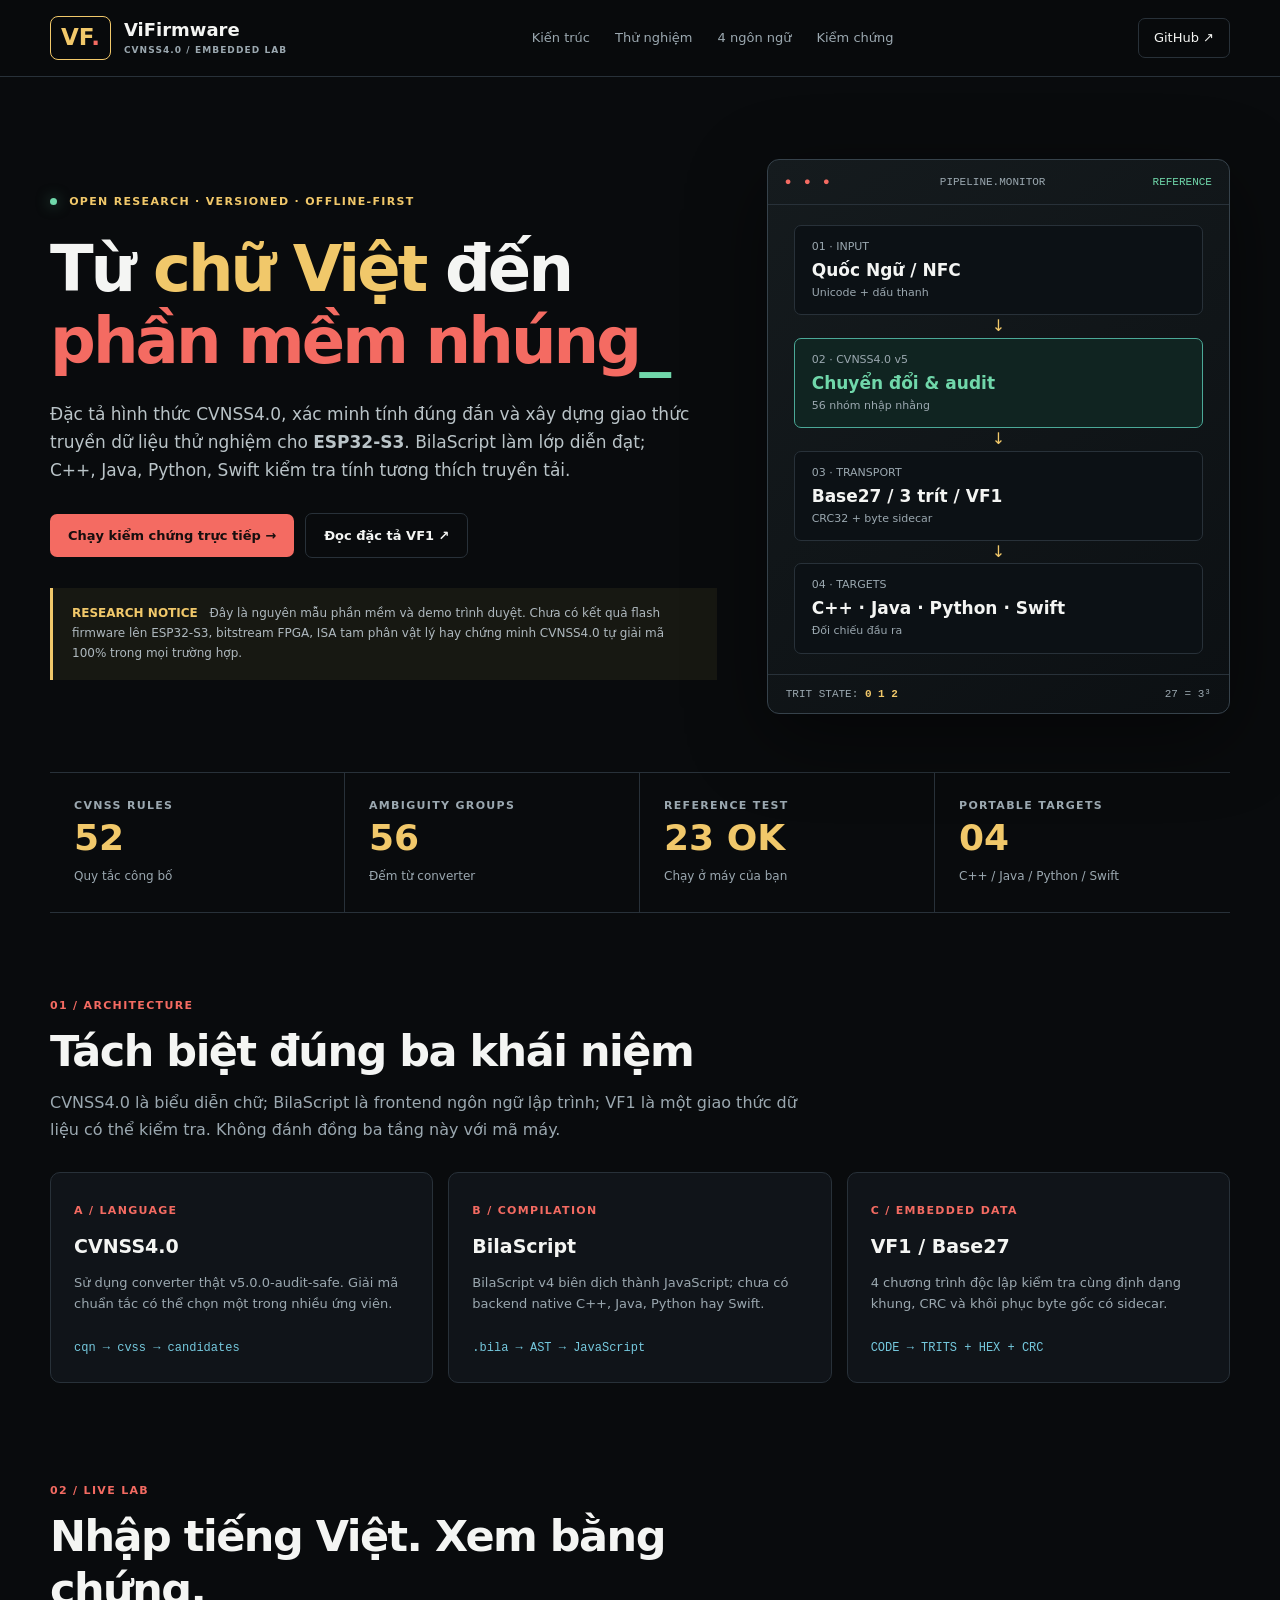
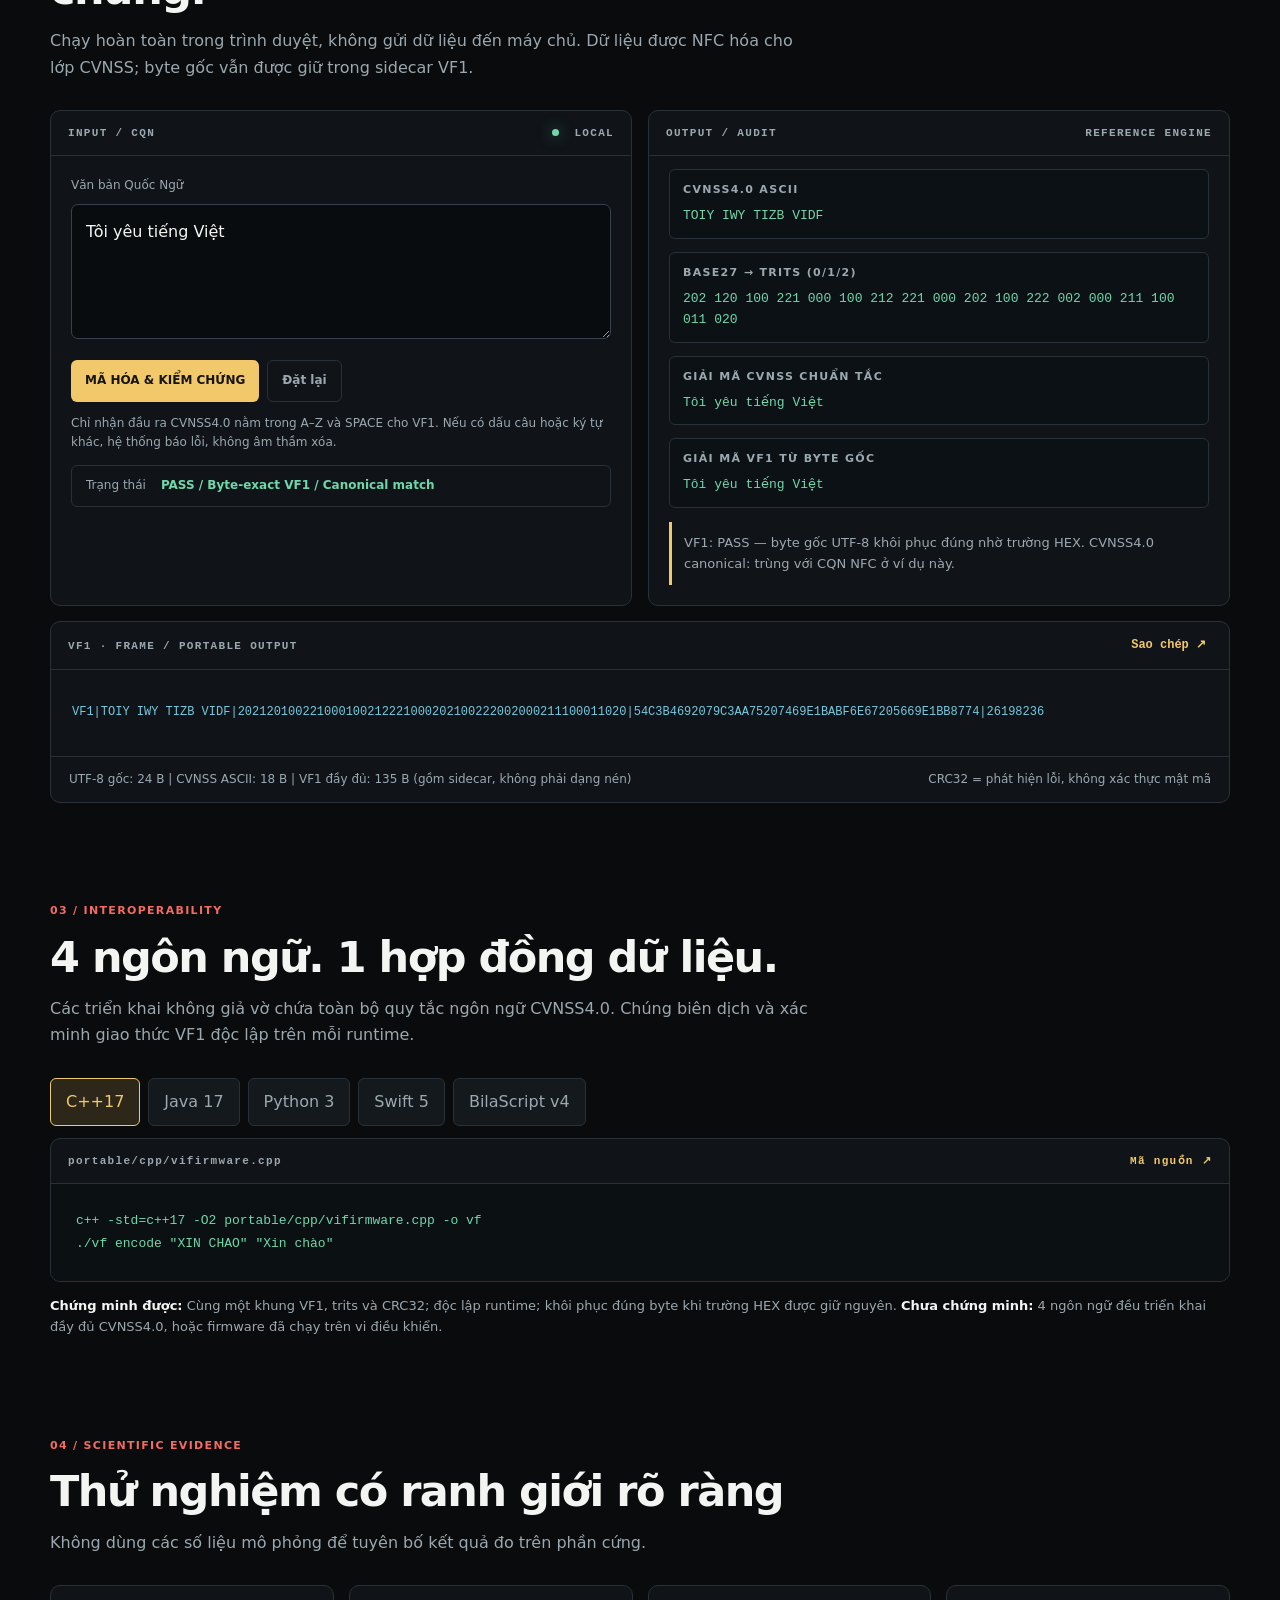
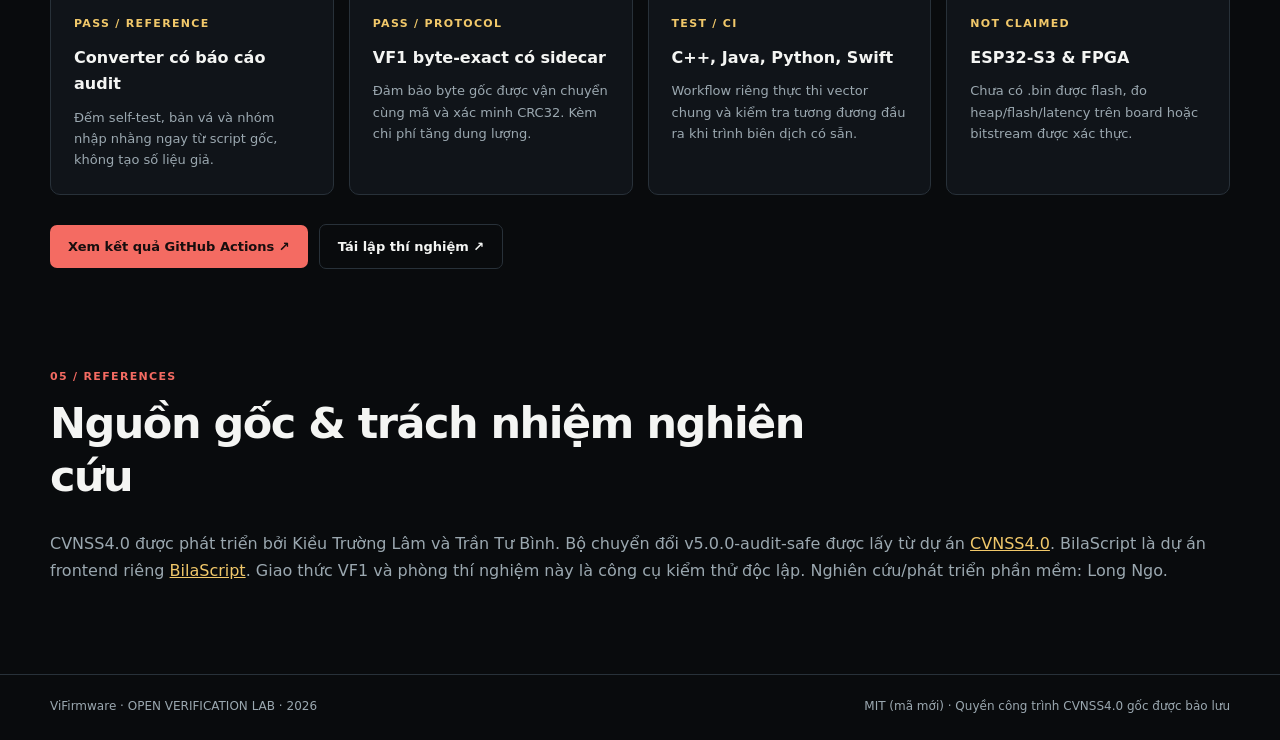
==== docs/index.html @ a1d4aaaa "Build interactive CVNSS4.0 verification website, VF1 JS core and multilingual CI" ====
<!doctype html>
<html lang="vi">
<head>
<meta charset="utf-8">
<meta name="viewport" content="width=device-width, initial-scale=1">
<meta name="theme-color" content="#090b0d">
<meta name="description" content="ViFirmware: phòng thí nghiệm chứng minh CVNSS4.0 × BilaScript × Base27/trít × C++, Java, Python, Swift bằng dữ liệu và kiểm thử có thể tái lập.">
<title>ViFirmware — CVNSS4.0 Embedded Verification Lab</title>
<link rel="stylesheet" href="./style.css">
<script defer src="./assets/cvnss-converter.js"></script>
<script defer src="./frame.js"></script>
<script defer src="./app.js"></script>
</head>
<body>
<a class="skip" href="#lab">Chuyển đến phòng thí nghiệm</a>
<header class="bar"><div class="wrap top">
<a href="#home" class="brand"><span class="brand-icon">VF<span>.</span></span><span>ViFirmware<small>CVNSS4.0 / EMBEDDED LAB</small></span></a>
<nav aria-label="Điều hướng"><a href="#architecture">Kiến trúc</a><a href="#lab">Thử nghiệm</a><a href="#languages">4 ngôn ngữ</a><a href="#science">Kiểm chứng</a></nav>
<a class="gh" href="https://github.com/xulytiengviet/vifirmware" rel="noopener noreferrer" target="_blank">GitHub ↗</a>
</div></header>
<main id="home">
<section class="wrap hero">
<div class="hero-left">
<div class="eyebrow"><span class="led"></span> OPEN RESEARCH · VERSIONED · OFFLINE-FIRST</div>
<h1>Từ <em>chữ Việt</em> đến<br><strong>phần mềm nhúng<span class="caret">_</span></strong></h1>
<p class="lead">Đặc tả hình thức CVNSS4.0, xác minh tính đúng đắn và xây dựng giao thức truyền dữ liệu thử nghiệm cho <b>ESP32-S3</b>. BilaScript làm lớp diễn đạt; C++, Java, Python, Swift kiểm tra tính tương thích truyền tải.</p>
<div class="actions"><a class="cta" href="#lab">Chạy kiểm chứng trực tiếp →</a><a class="ghost" href="https://github.com/xulytiengviet/vifirmware/blob/main/spec/VF1.md">Đọc đặc tả VF1 ↗</a></div>
<div class="warning"><b>RESEARCH NOTICE</b> Đây là nguyên mẫu phần mềm và demo trình duyệt. Chưa có kết quả flash firmware lên ESP32-S3, bitstream FPGA, ISA tam phân vật lý hay chứng minh CVNSS4.0 tự giải mã 100% trong mọi trường hợp.</div>
</div>
<div class="monitor" aria-label="Sơ đồ đường ống dữ liệu">
<div class="monitor-head"><span class="dots">● ● ●</span> PIPELINE.MONITOR <span class="right">REFERENCE</span></div>
<div class="pipe"><div class="pipe-node"><small>01 · INPUT</small><b>Quốc Ngữ / NFC</b><span>Unicode + dấu thanh</span></div><div class="arrow">↓</div><div class="pipe-node active"><small>02 · CVNSS4.0 v5</small><b>Chuyển đổi & audit</b><span>56 nhóm nhập nhằng</span></div><div class="arrow">↓</div><div class="pipe-node"><small>03 · TRANSPORT</small><b>Base27 / 3 trít / VF1</b><span>CRC32 + byte sidecar</span></div><div class="arrow">↓</div><div class="pipe-node"><small>04 · TARGETS</small><b>C++ · Java · Python · Swift</b><span>Đối chiếu đầu ra</span></div></div>
<div class="monfoot"><span>TRIT STATE: <b>0 1 2</b></span><span>27 = 3³</span></div>
</div>
</section>
<section class="wrap metrics" aria-label="Thông số tham chiếu">
<div><small>CVNSS RULES</small><strong>52</strong><span>Quy tắc công bố</span></div>
<div><small>AMBIGUITY GROUPS</small><strong id="stat-ambiguity">—</strong><span>Đếm từ converter</span></div>
<div><small>REFERENCE TEST</small><strong id="stat-tests">—</strong><span>Chạy ở máy của bạn</span></div>
<div><small>PORTABLE TARGETS</small><strong>04</strong><span>C++ / Java / Python / Swift</span></div>
</section>
<section id="architecture" class="wrap section">
<div class="section-top"><span class="kicker">01 / ARCHITECTURE</span><h2>Tách biệt đúng ba khái niệm</h2><p>CVNSS4.0 là biểu diễn chữ; BilaScript là frontend ngôn ngữ lập trình; VF1 là một giao thức dữ liệu có thể kiểm tra. Không đánh đồng ba tầng này với mã máy.</p></div>
<div class="three"><article><span class="num">A / LANGUAGE</span><h3>CVNSS4.0</h3><p>Sử dụng converter thật v5.0.0-audit-safe. Giải mã chuẩn tắc có thể chọn một trong nhiều ứng viên.</p><code>cqn → cvss → candidates</code></article><article><span class="num">B / COMPILATION</span><h3>BilaScript</h3><p>BilaScript v4 biên dịch thành JavaScript; chưa có backend native C++, Java, Python hay Swift.</p><code>.bila → AST → JavaScript</code></article><article><span class="num">C / EMBEDDED DATA</span><h3>VF1 / Base27</h3><p>4 chương trình độc lập kiểm tra cùng định dạng khung, CRC và khôi phục byte gốc có sidecar.</p><code>CODE → TRITS + HEX + CRC</code></article></div>
</section>
<section id="lab" class="wrap section">
<div class="section-top"><span class="kicker">02 / LIVE LAB</span><h2>Nhập tiếng Việt. Xem bằng chứng.</h2><p>Chạy hoàn toàn trong trình duyệt, không gửi dữ liệu đến máy chủ. Dữ liệu được NFC hóa cho lớp CVNSS; byte gốc vẫn được giữ trong sidecar VF1.</p></div>
<div class="labgrid">
<div class="panel">
<div class="panel-title"><span>INPUT / CQN</span><span class="status"><span class="led"></span> LOCAL</span></div>
<label for="source">Văn bản Quốc Ngữ</label>
<textarea id="source" rows="4" spellcheck="false">Tôi yêu tiếng Việt</textarea>
<div class="lab-actions"><button type="button" id="run">MÃ HÓA & KIỂM CHỨNG</button><button type="button" id="reset" class="minor">Đặt lại</button></div>
<p class="hint">Chỉ nhận đầu ra CVNSS4.0 nằm trong A–Z và SPACE cho VF1. Nếu có dấu câu hoặc ký tự khác, hệ thống báo lỗi, không âm thầm xóa.</p>
<div class="statbox"><span>Trạng thái</span><b id="out-state" role="status" aria-live="polite">Chưa chạy</b></div>
</div>
<div class="panel">
<div class="panel-title"><span>OUTPUT / AUDIT</span><span class="status">REFERENCE ENGINE</span></div>
<div class="result"><small>CVNSS4.0 ASCII</small><code id="out-code">—</code></div>
<div class="result"><small>BASE27 → TRITS (0/1/2)</small><code id="out-trits">—</code></div>
<div class="result"><small>GIẢI MÃ CVNSS CHUẨN TẮC</small><code id="out-canonical">—</code></div>
<div class="result"><small>GIẢI MÃ VF1 TỪ BYTE GỐC</small><code id="out-restored">—</code></div>
<div id="proof" class="proof">Bắt đầu để xem sự khác nhau giữa khôi phục canonical và khôi phục byte-exact.</div>
</div>
</div>
<div class="wide-panel">
<div class="panel-title"><span>VF1 · FRAME / PORTABLE OUTPUT</span><button type="button" id="copy" class="textbtn">Sao chép ↗</button></div>
<pre id="out-frame" class="frame">VF1|CODE|TRITS|HEX|CRC32</pre>
<div class="frame-bottom"><span id="sizes">Byte-size chưa đo</span><span>CRC32 = phát hiện lỗi, không xác thực mật mã</span></div>
</div>
</section>
<section id="languages" class="wrap section">
<div class="section-top"><span class="kicker">03 / INTEROPERABILITY</span><h2>4 ngôn ngữ. 1 hợp đồng dữ liệu.</h2><p>Các triển khai không giả vờ chứa toàn bộ quy tắc ngôn ngữ CVNSS4.0. Chúng biên dịch và xác minh giao thức VF1 độc lập trên mỗi runtime.</p></div>
<div class="lang-tabs" role="tablist" aria-label="Chọn ngôn ngữ">
<button type="button" class="selected" data-lang="cpp" role="tab" aria-selected="true">C++17</button>
<button type="button" data-lang="java" role="tab" aria-selected="false">Java 17</button>
<button type="button" data-lang="python" role="tab" aria-selected="false">Python 3</button>
<button type="button" data-lang="swift" role="tab" aria-selected="false">Swift 5</button>
<button type="button" data-lang="bila" role="tab" aria-selected="false">BilaScript v4</button>
</div>
<div class="code-card"><div class="panel-title"><span id="lang-path">portable/cpp/vifirmware.cpp</span><a id="lang-link" target="_blank" rel="noopener noreferrer" href="https://github.com/xulytiengviet/vifirmware/blob/main/portable/cpp/vifirmware.cpp">Mã nguồn ↗</a></div><pre id="lang-code">c++ -std=c++17 -O2 portable/cpp/vifirmware.cpp -o vf
./vf encode "XIN CHAO" "Xin chào"</pre></div>
<div class="languages-note"><b>Chứng minh được:</b> Cùng một khung VF1, trits và CRC32; độc lập runtime; khôi phục đúng byte khi trường HEX được giữ nguyên. <b>Chưa chứng minh:</b> 4 ngôn ngữ đều triển khai đầy đủ CVNSS4.0, hoặc firmware đã chạy trên vi điều khiển.</div>
</section>
<section id="science" class="wrap section">
<div class="section-top"><span class="kicker">04 / SCIENTIFIC EVIDENCE</span><h2>Thử nghiệm có ranh giới rõ ràng</h2><p>Không dùng các số liệu mô phỏng để tuyên bố kết quả đo trên phần cứng.</p></div>
<div class="checks">
<div><span>PASS / REFERENCE</span><h3>Converter có báo cáo audit</h3><p>Đếm self-test, bản vá và nhóm nhập nhằng ngay từ script gốc, không tạo số liệu giả.</p></div>
<div><span>PASS / PROTOCOL</span><h3>VF1 byte-exact có sidecar</h3><p>Đảm bảo byte gốc được vận chuyển cùng mã và xác minh CRC32. Kèm chi phí tăng dung lượng.</p></div>
<div><span>TEST / CI</span><h3>C++, Java, Python, Swift</h3><p>Workflow riêng thực thi vector chung và kiểm tra tương đương đầu ra khi trình biên dịch có sẵn.</p></div>
<div><span>NOT CLAIMED</span><h3>ESP32-S3 & FPGA</h3><p>Chưa có .bin được flash, đo heap/flash/latency trên board hoặc bitstream được xác thực.</p></div>
</div>
<div class="actions"><a class="cta" href="https://github.com/xulytiengviet/vifirmware/actions">Xem kết quả GitHub Actions ↗</a><a class="ghost" href="https://github.com/xulytiengviet/vifirmware/blob/main/docs/BUILD.md">Tái lập thí nghiệm ↗</a></div>
</section>
<section class="wrap section" id="references">
<div class="section-top"><span class="kicker">05 / REFERENCES</span><h2>Nguồn gốc & trách nhiệm nghiên cứu</h2></div>
<p>CVNSS4.0 được phát triển bởi Kiều Trường Lâm và Trần Tư Bình. Bộ chuyển đổi v5.0.0-audit-safe được lấy từ dự án <a href="https://github.com/xulytiengviet/CVNSS4.0">CVNSS4.0</a>. BilaScript là dự án frontend riêng <a href="https://github.com/xulytiengviet/bilascript">BilaScript</a>. Giao thức VF1 và phòng thí nghiệm này là công cụ kiểm thử độc lập. Nghiên cứu/phát triển phần mềm: Long Ngo.</p>
</section>
</main><footer><div class="wrap foot"><span>ViFirmware · OPEN VERIFICATION LAB · 2026</span><span>MIT (mã mới) · Quyền công trình CVNSS4.0 gốc được bảo lưu</span></div></footer>
</body></html>
---- docs/style.css ----
:root{--bg:#090b0d;--panel:#101419;--panel2:#141a20;--line:#283139;--text:#f4f5f3;--muted:#9ba8b0;--red:#f46b62;--gold:#f1c86a;--green:#70d7aa;--cyan:#75c9de}*{box-sizing:border-box}html{scroll-behavior:smooth}body{margin:0;background:var(--bg);color:var(--text);font-family:Inter,system-ui,-apple-system,"Segoe UI",Arial,sans-serif;line-height:1.65}a{color:inherit;text-decoration:none}button,textarea{font:inherit}button{cursor:pointer}a:focus-visible,button:focus-visible,textarea:focus-visible{outline:2px solid var(--gold);outline-offset:3px}.wrap{width:min(1180px,calc(100% - 44px));margin:auto}.skip{position:absolute;left:-10000px;top:0}.skip:focus{left:20px;z-index:10;background:white;color:#111;padding:8px}.bar{border-bottom:1px solid var(--line);position:sticky;top:0;z-index:5;background:#090b0df3;backdrop-filter:blur(14px)}.top{display:flex;align-items:center;justify-content:space-between;min-height:76px;gap:18px}.brand{display:flex;gap:13px;align-items:center;font-weight:800;font-size:18px;line-height:1.1}.brand-icon{font-weight:900;font-size:23px;color:var(--gold);border:1px solid var(--gold);padding:8px 10px;border-radius:8px}.brand-icon span{color:var(--red)}.brand small{display:block;letter-spacing:.12em;font-size:9px;color:var(--muted);margin-top:6px}.bar nav{display:flex;gap:25px;font-size:13px;color:var(--muted)}.bar nav a:hover{color:var(--gold)}.gh{border:1px solid var(--line);padding:8px 15px;border-radius:7px;font-size:13px}.gh:hover{border-color:var(--gold)}.hero{padding:82px 0 58px;display:grid;grid-template-columns:1.18fr .82fr;gap:50px;align-items:center}.eyebrow,.kicker,.num,.panel-title,.result small,.metrics small,.checks span{letter-spacing:.12em;font-size:11px;font-weight:700}.eyebrow{color:var(--gold)}.led{display:inline-block;background:var(--green);width:7px;height:7px;border-radius:50%;margin-right:7px;box-shadow:0 0 14px #70d7aa80}.hero h1{letter-spacing:-.045em;font-size:clamp(42px,5vw,74px);line-height:1.13;margin:22px 0}.hero h1 em{font-style:normal;color:var(--gold)}.hero h1 strong{font-weight:800;color:var(--red)}.caret{color:var(--green);animation:blink 1s step-end infinite}@keyframes blink{50%{opacity:0}}.lead{color:#bac4c8;font-size:17px;max-width:640px}.actions{display:flex;flex-wrap:wrap;align-items:center;gap:11px;margin-top:29px}.cta,.ghost{display:inline-flex;align-items:center;justify-content:center;padding:11px 18px;border-radius:7px;font-size:13px;font-weight:700}.cta{background:var(--red);color:#170e0e}.cta:hover{background:#ffa59b}.ghost{border:1px solid var(--line)}.ghost:hover{border-color:var(--gold)}.warning{margin-top:30px;padding:16px 19px;border-left:3px solid var(--gold);color:#aeb8be;font-size:12px;background:#171812}.warning b{color:var(--gold);margin-right:8px}.monitor{border:1px solid #36424b;background:linear-gradient(145deg,#151b1e,#0c1013);border-radius:12px;overflow:hidden;box-shadow:0 22px 80px #0007}.monitor-head,.panel-title{padding:13px 17px;border-bottom:1px solid var(--line);font-family:ui-monospace,Consolas,monospace;display:flex;align-items:center;justify-content:space-between;gap:12px;color:var(--muted);font-size:11px}.dots{color:var(--red);letter-spacing:3px}.right{color:var(--green)}.pipe{padding:20px 26px}.pipe-node{border:1px solid var(--line);padding:12px 17px;border-radius:7px;background:#0c1115}.pipe-node.active{border-color:#4ba998;background:#102421}.pipe-node small,.pipe-node span{display:block;color:var(--muted);font-size:11px}.pipe-node b{display:block;font-size:17px}.pipe-node.active b{color:var(--green)}.arrow{text-align:center;color:var(--gold);line-height:1.4}.monfoot{display:flex;justify-content:space-between;padding:13px 18px;border-top:1px solid var(--line);font:11px ui-monospace,Consolas,monospace;color:var(--muted)}.monfoot b{color:var(--gold)}.metrics{display:grid;grid-template-columns:repeat(4,1fr);border-top:1px solid var(--line);border-bottom:1px solid var(--line)}.metrics div{padding:24px;border-right:1px solid var(--line)}.metrics div:last-child{border:none}.metrics small{display:block;color:var(--muted)}.metrics strong{display:block;font-size:36px;line-height:1.3;color:var(--gold)}.metrics span{font-size:12px;color:var(--muted)}.section{padding:78px 0 15px;scroll-margin-top:85px}.section-top{max-width:760px;margin-bottom:29px}.kicker,.num{color:var(--red)}.section h2{letter-spacing:-.035em;font-size:clamp(26px,3.4vw,43px);margin:8px 0 12px;line-height:1.23}.section-top p,.section>p{color:var(--muted);margin:0}.three,.checks{display:grid;grid-template-columns:repeat(3,1fr);gap:15px}.three article,.checks>div,.panel,.wide-panel,.code-card{border:1px solid var(--line);background:var(--panel);border-radius:10px;overflow:hidden}.three article,.checks>div{padding:23px}.three h3,.checks h3{margin:9px 0;font-size:19px}.three p,.checks p{font-size:13px;color:var(--muted);margin:8px 0 18px}.three code{color:var(--cyan);font-size:12px;overflow-wrap:anywhere}.labgrid{display:grid;grid-template-columns:1fr 1fr;gap:16px}.panel{padding-bottom:20px}.panel>label,.panel>textarea,.panel>.lab-actions,.panel>.hint,.panel>.statbox,.panel>.result,.panel>.proof{margin-left:20px;margin-right:20px}.panel>label{display:block;font-size:12px;color:var(--muted);margin-top:20px;margin-bottom:8px}.panel textarea{width:calc(100% - 40px);background:#080c0f;color:var(--text);border:1px solid #34424d;padding:14px;resize:vertical;border-radius:7px;min-height:130px}.lab-actions{display:flex;gap:8px;margin-top:12px}.lab-actions button{background:var(--gold);border:0;color:#161410;border-radius:6px;font-weight:800;padding:10px 14px;font-size:12px}.lab-actions .minor{background:transparent;color:var(--muted);border:1px solid var(--line)}.hint{color:var(--muted);font-size:12px}.statbox{border:1px solid var(--line);padding:10px 14px;border-radius:6px;font-size:12px}.statbox span{color:var(--muted);margin-right:15px}.statbox b{color:var(--gold)}.result{margin-top:13px;padding:11px 13px;background:#0c1115;border:1px solid #283139;border-radius:6px}.result small{display:block;color:var(--muted)}.result code{display:block;white-space:pre-wrap;overflow-wrap:anywhere;color:var(--green);margin-top:6px;font-size:13px}.proof{margin-top:14px;border-left:3px solid var(--gold);padding:10px 12px;color:var(--muted);font-size:13px}.wide-panel{margin-top:15px}.frame{color:var(--cyan);padding:21px;white-space:pre-wrap;overflow-wrap:anywhere;max-height:240px;overflow:auto;font:12px/1.6 ui-monospace,SFMono-Regular,Consolas,monospace}.textbtn{color:var(--gold);background:transparent;border:0;font-size:12px}.frame-bottom{padding:13px 18px;border-top:1px solid var(--line);color:var(--muted);font-size:12px;display:flex;justify-content:space-between;flex-wrap:wrap;gap:8px}.lang-tabs{display:flex;gap:8px;flex-wrap:wrap;margin-bottom:12px}.lang-tabs button{color:var(--muted);border:1px solid var(--line);border-radius:6px;padding:10px 15px;background:#14191d}.lang-tabs .selected{border-color:var(--gold);background:#2d271a;color:var(--gold)}.code-card pre{color:var(--green);background:#0b1013;margin:0;padding:25px;overflow:auto;font:13px/1.8 ui-monospace,Consolas,monospace}.code-card a{color:var(--gold)}.languages-note{margin-top:13px;color:var(--muted);font-size:13px}.languages-note b{color:var(--text)}.checks{grid-template-columns:repeat(4,1fr)}.checks span{color:var(--gold)}.checks h3{font-size:16px}.checks p{margin-bottom:0}#references{padding-bottom:90px}#references a{color:var(--gold);text-decoration:underline}footer{border-top:1px solid var(--line);padding:22px 0;color:var(--muted);font-size:12px}.foot{display:flex;justify-content:space-between;gap:12px}@media(max-width:900px){.hero{grid-template-columns:1fr}.three,.checks{grid-template-columns:repeat(2,1fr)}.bar nav{gap:10px}.gh{display:none}}@media(max-width:650px){.wrap{width:min(100% - 28px,1180px)}.bar nav{display:none}.hero{padding-top:45px}.metrics{grid-template-columns:repeat(2,1fr)}.metrics div:nth-child(2){border-right:none}.labgrid,.three,.checks{grid-template-columns:1fr}.section{padding-top:58px}.foot{flex-direction:column}.hero h1{font-size:42px}.monitor{max-width:100%}}@media(prefers-reduced-motion:reduce){html{scroll-behavior:auto}.caret{animation:none}}
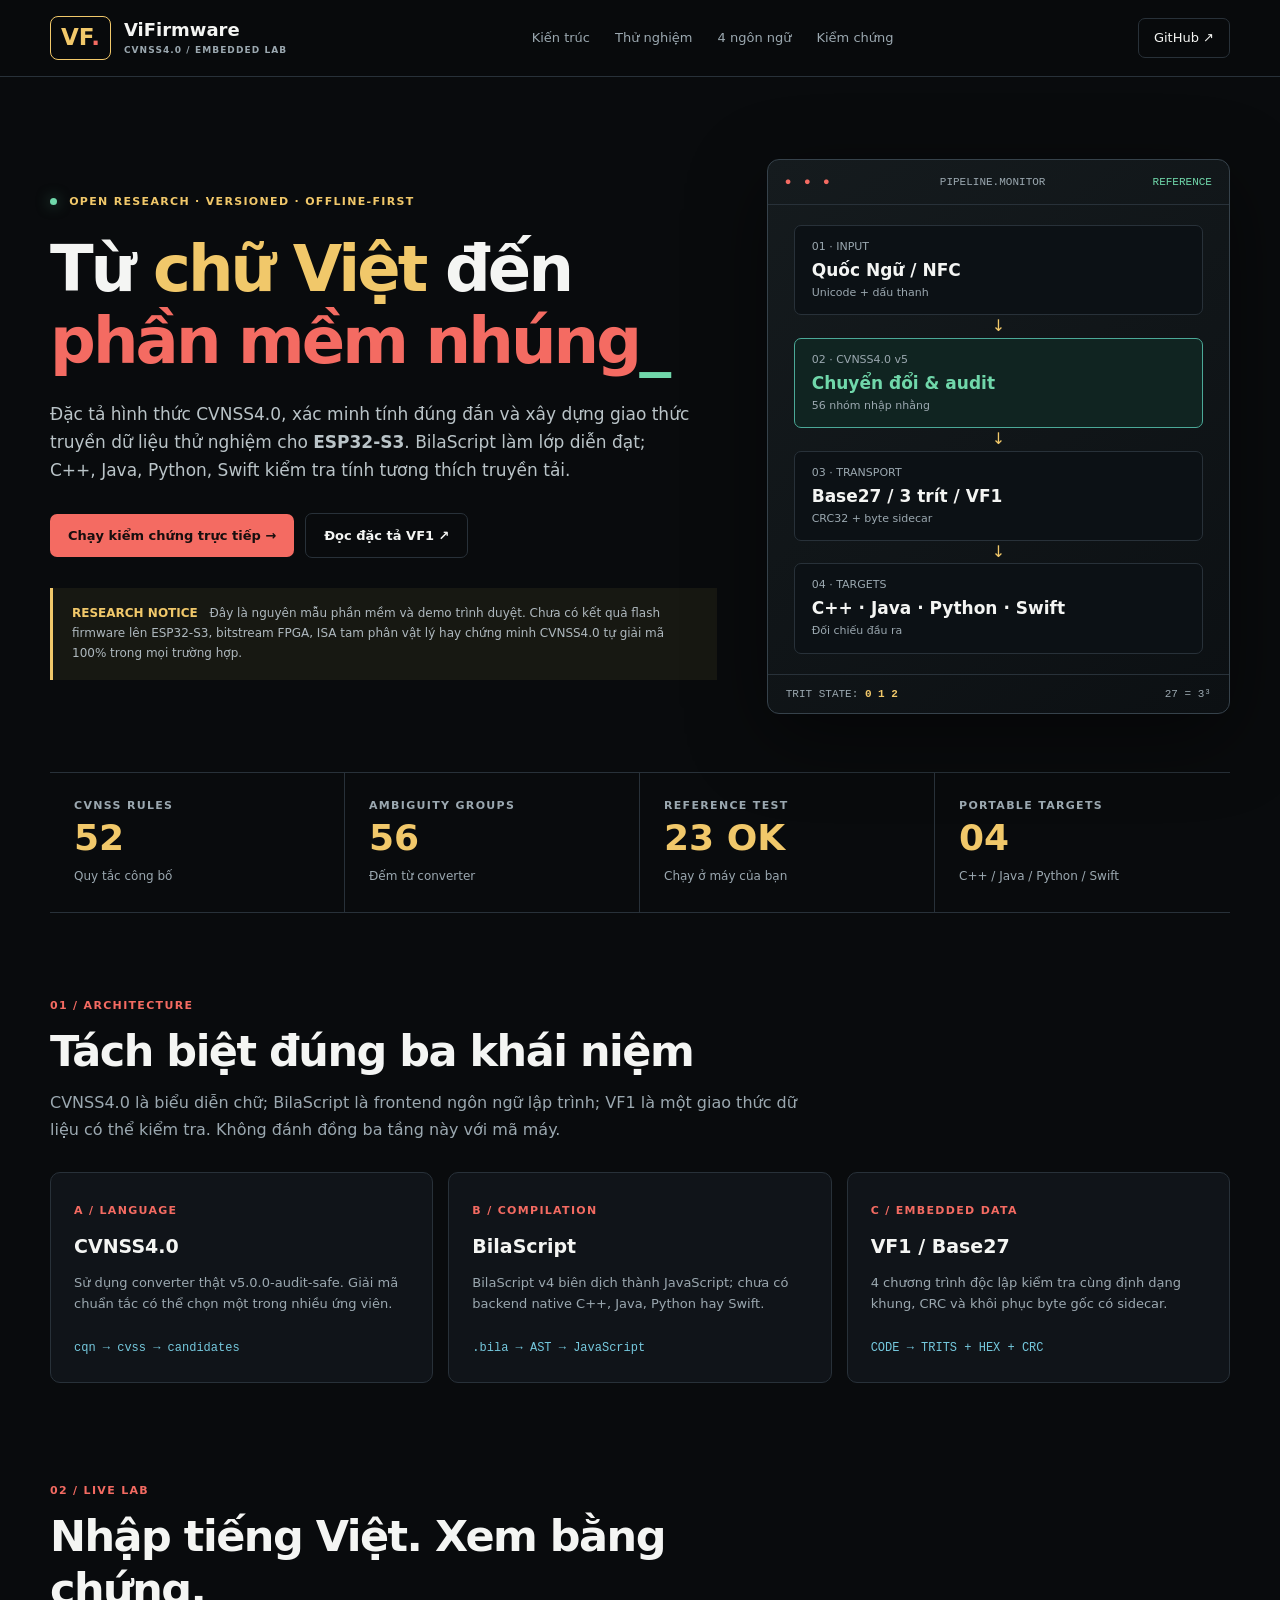
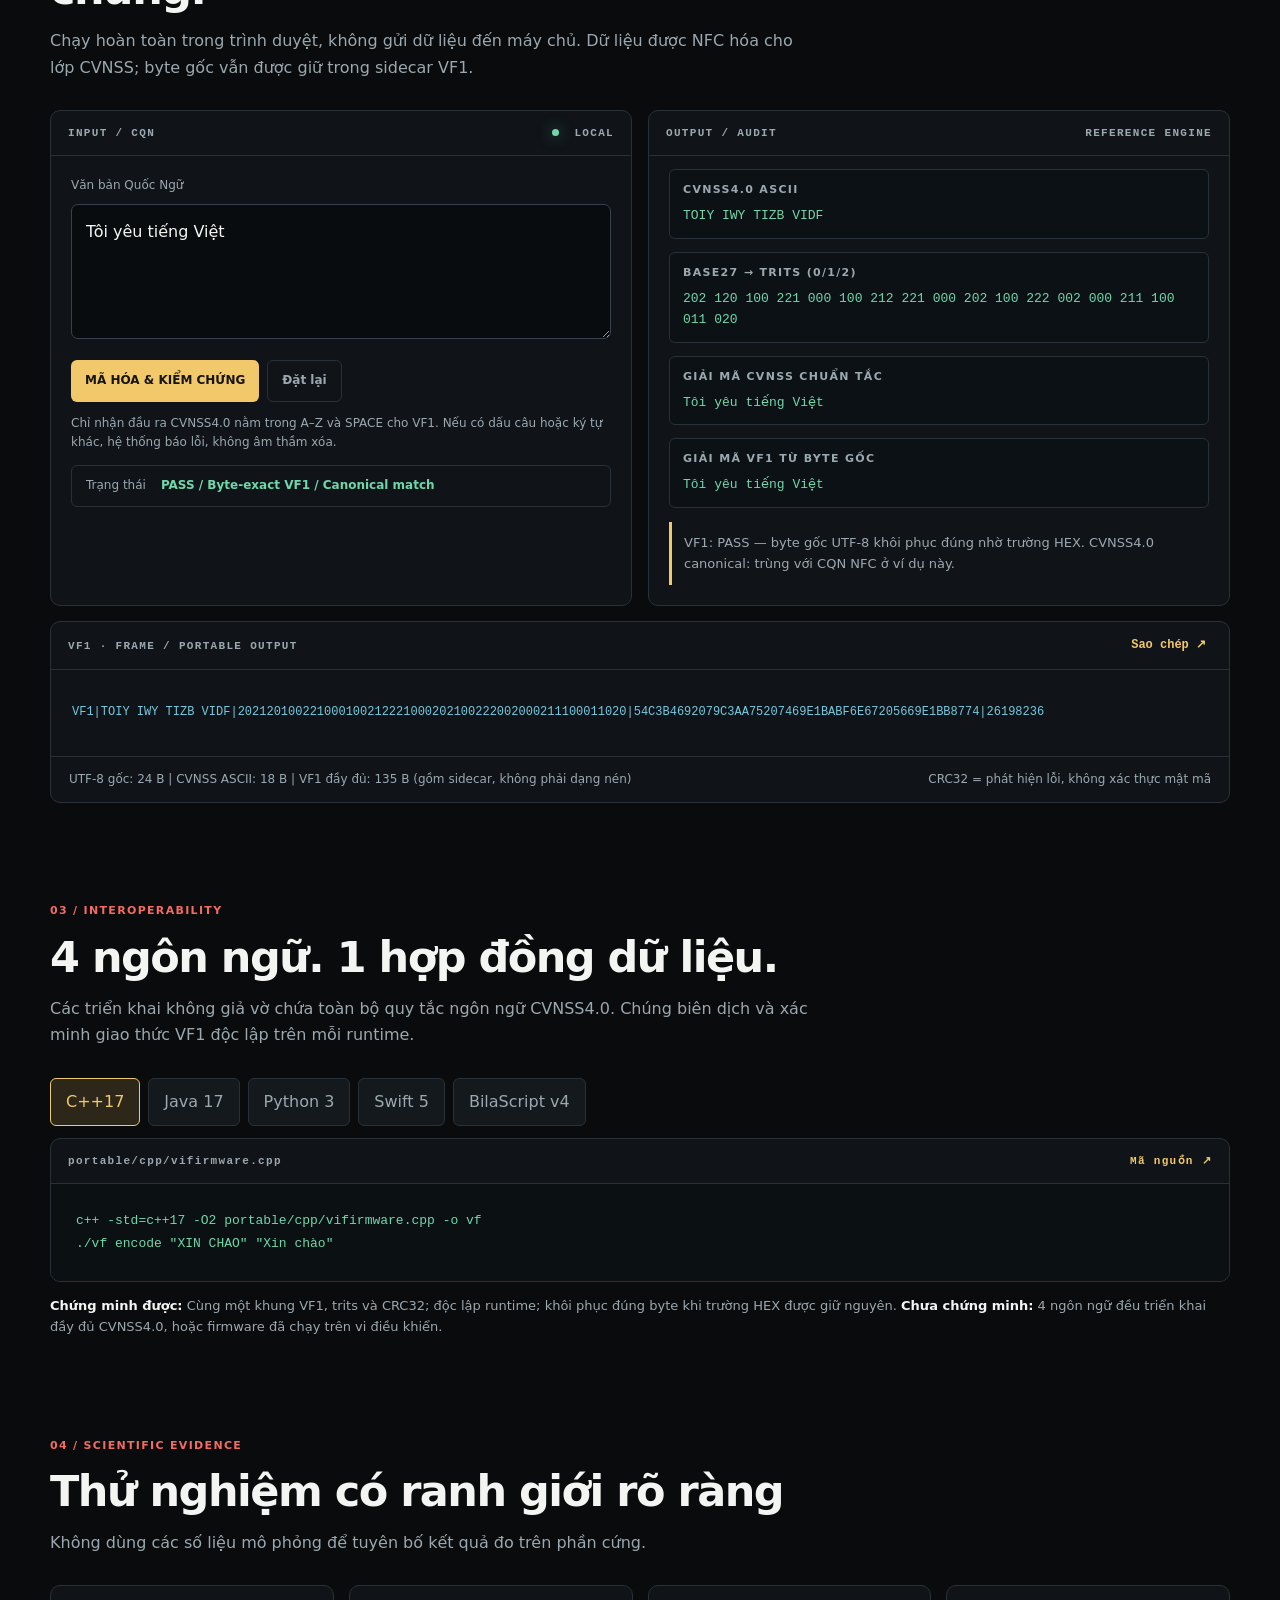
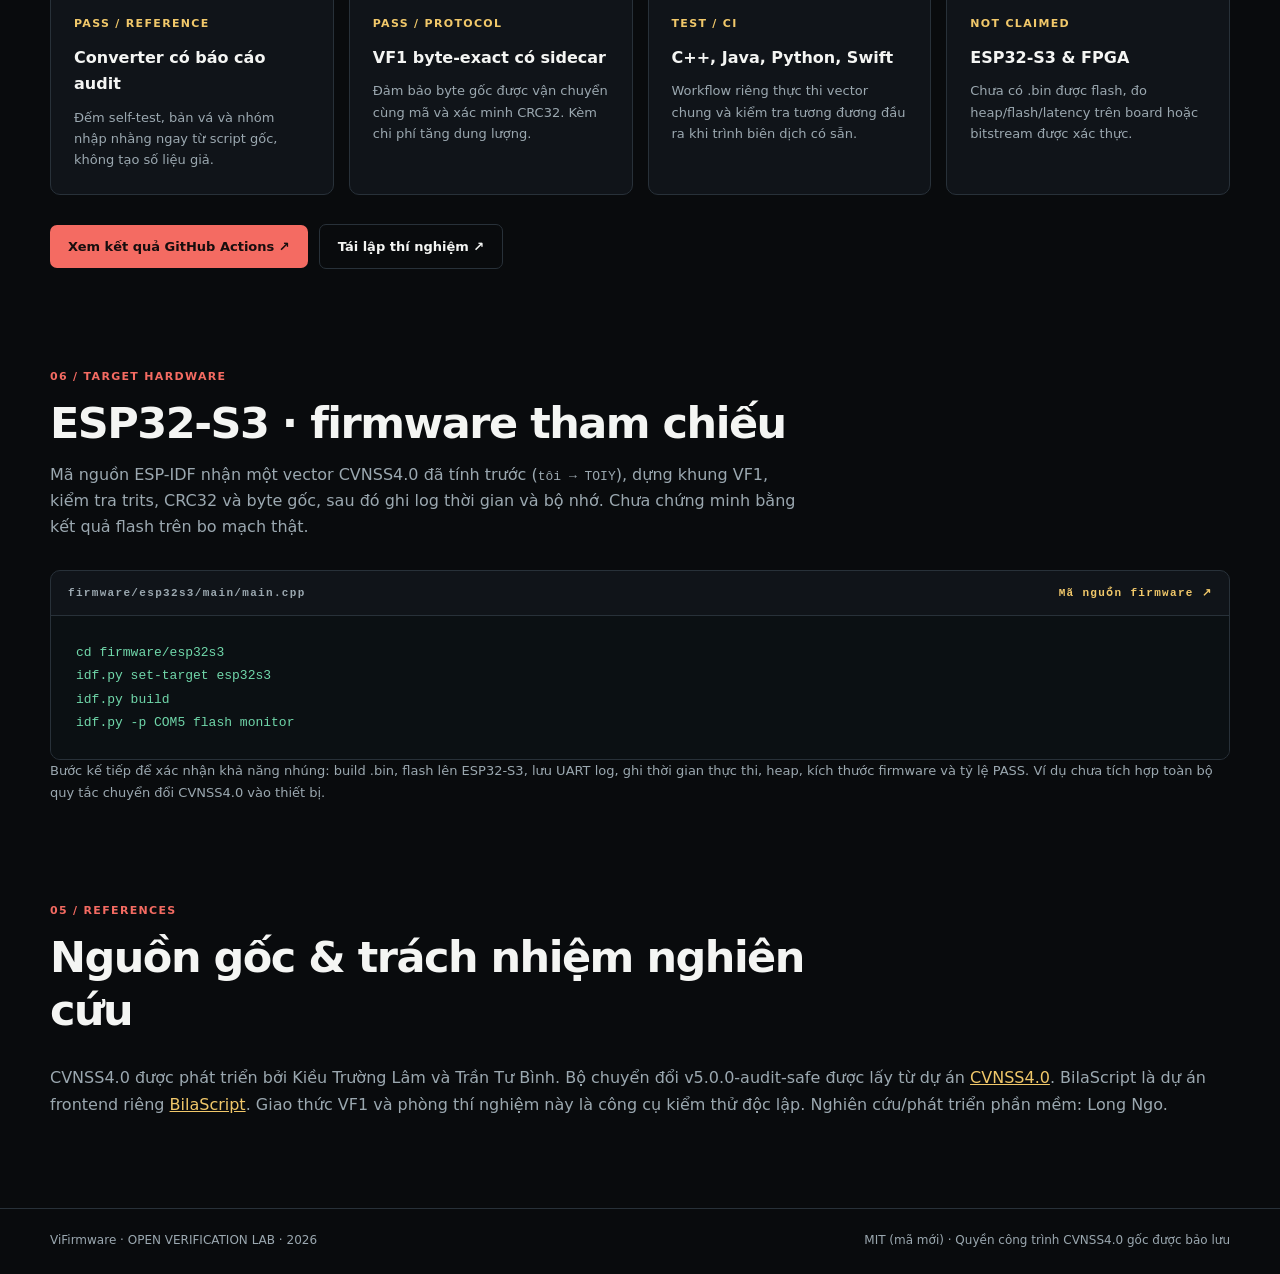
==== commit ad7ada33: "Document ESP32-S3 reference firmware and explicit hardware evidence boundary on website" ====
--- a/docs/index.html
+++ b/docs/index.html
@@ -92,6 +92,17 @@
 </div>
 <div class="actions"><a class="cta" href="https://github.com/xulytiengviet/vifirmware/actions">Xem kết quả GitHub Actions ↗</a><a class="ghost" href="https://github.com/xulytiengviet/vifirmware/blob/main/docs/BUILD.md">Tái lập thí nghiệm ↗</a></div>
 </section>
+<section class="wrap section" id="firmware">
+<div class="section-top"><span class="kicker">06 / TARGET HARDWARE</span><h2>ESP32-S3 · firmware tham chiếu</h2>
+<p>Mã nguồn ESP-IDF nhận một vector CVNSS4.0 đã tính trước (<code>tôi → TOIY</code>), dựng khung VF1, kiểm tra trits, CRC32 và byte gốc, sau đó ghi log thời gian và bộ nhớ. Chưa chứng minh bằng kết quả flash trên bo mạch thật.</p></div>
+<div class="code-card">
+<div class="panel-title"><span>firmware/esp32s3/main/main.cpp</span><a href="https://github.com/xulytiengviet/vifirmware/tree/main/firmware/esp32s3" target="_blank" rel="noopener noreferrer">Mã nguồn firmware ↗</a></div>
+<pre>cd firmware/esp32s3
+idf.py set-target esp32s3
+idf.py build
+idf.py -p COM5 flash monitor</pre></div>
+<p class="languages-note">Bước kế tiếp để xác nhận khả năng nhúng: build .bin, flash lên ESP32-S3, lưu UART log, ghi thời gian thực thi, heap, kích thước firmware và tỷ lệ PASS. Ví dụ chưa tích hợp toàn bộ quy tắc chuyển đổi CVNSS4.0 vào thiết bị.</p>
+</section>
 <section class="wrap section" id="references">
 <div class="section-top"><span class="kicker">05 / REFERENCES</span><h2>Nguồn gốc & trách nhiệm nghiên cứu</h2></div>
 <p>CVNSS4.0 được phát triển bởi Kiều Trường Lâm và Trần Tư Bình. Bộ chuyển đổi v5.0.0-audit-safe được lấy từ dự án <a href="https://github.com/xulytiengviet/CVNSS4.0">CVNSS4.0</a>. BilaScript là dự án frontend riêng <a href="https://github.com/xulytiengviet/bilascript">BilaScript</a>. Giao thức VF1 và phòng thí nghiệm này là công cụ kiểm thử độc lập. Nghiên cứu/phát triển phần mềm: Long Ngo.</p>
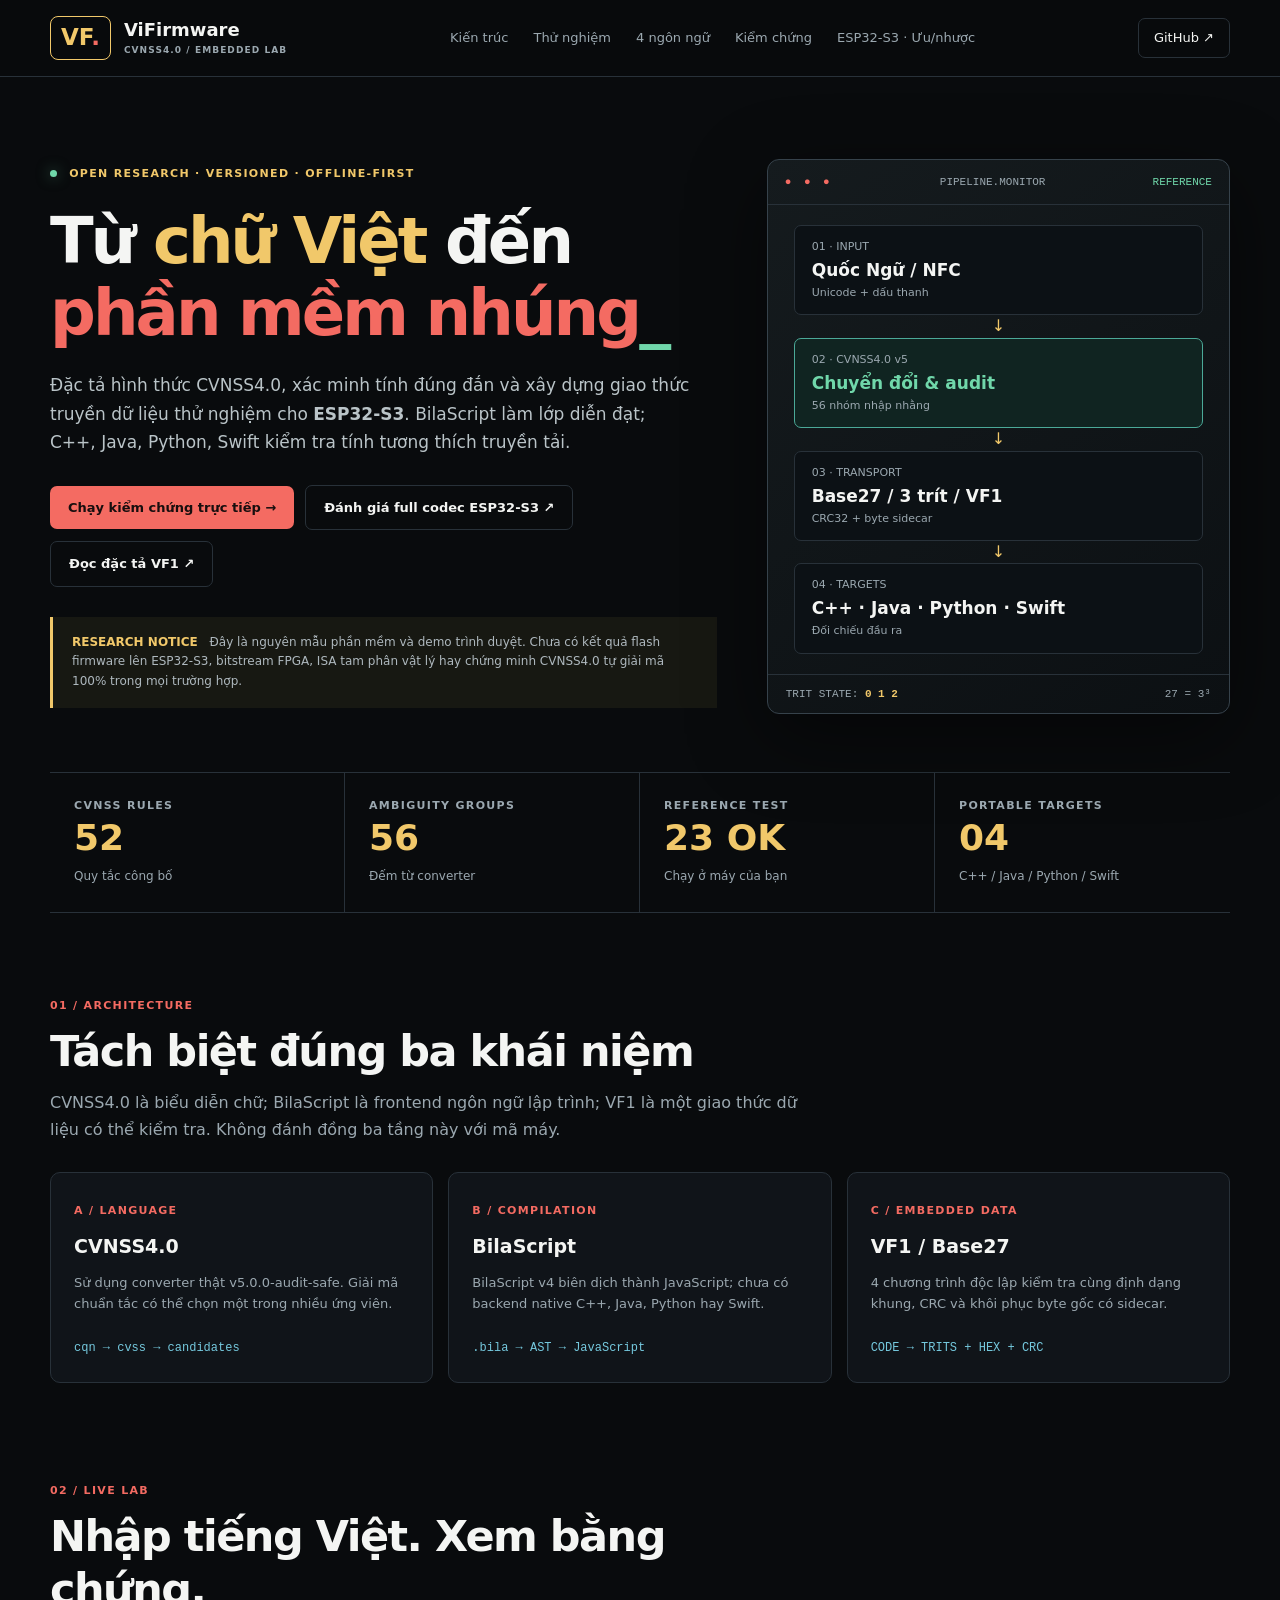
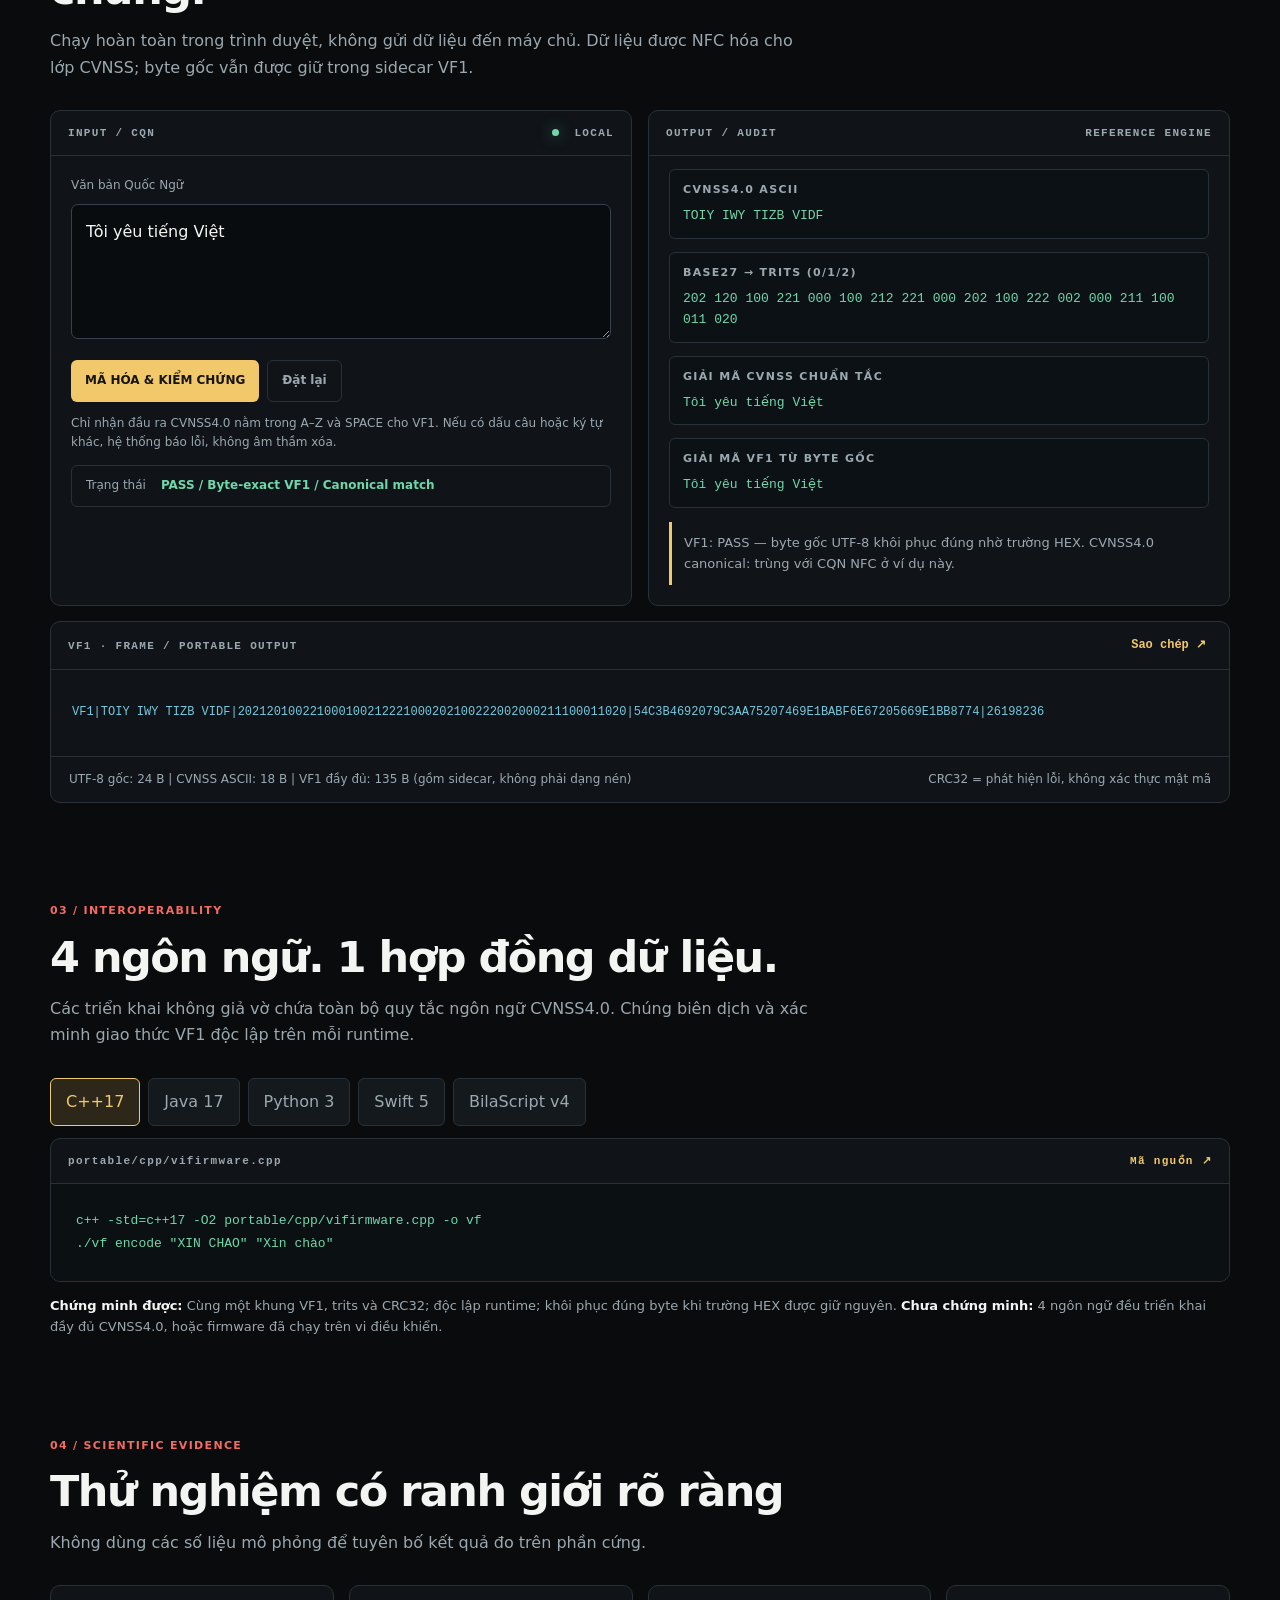
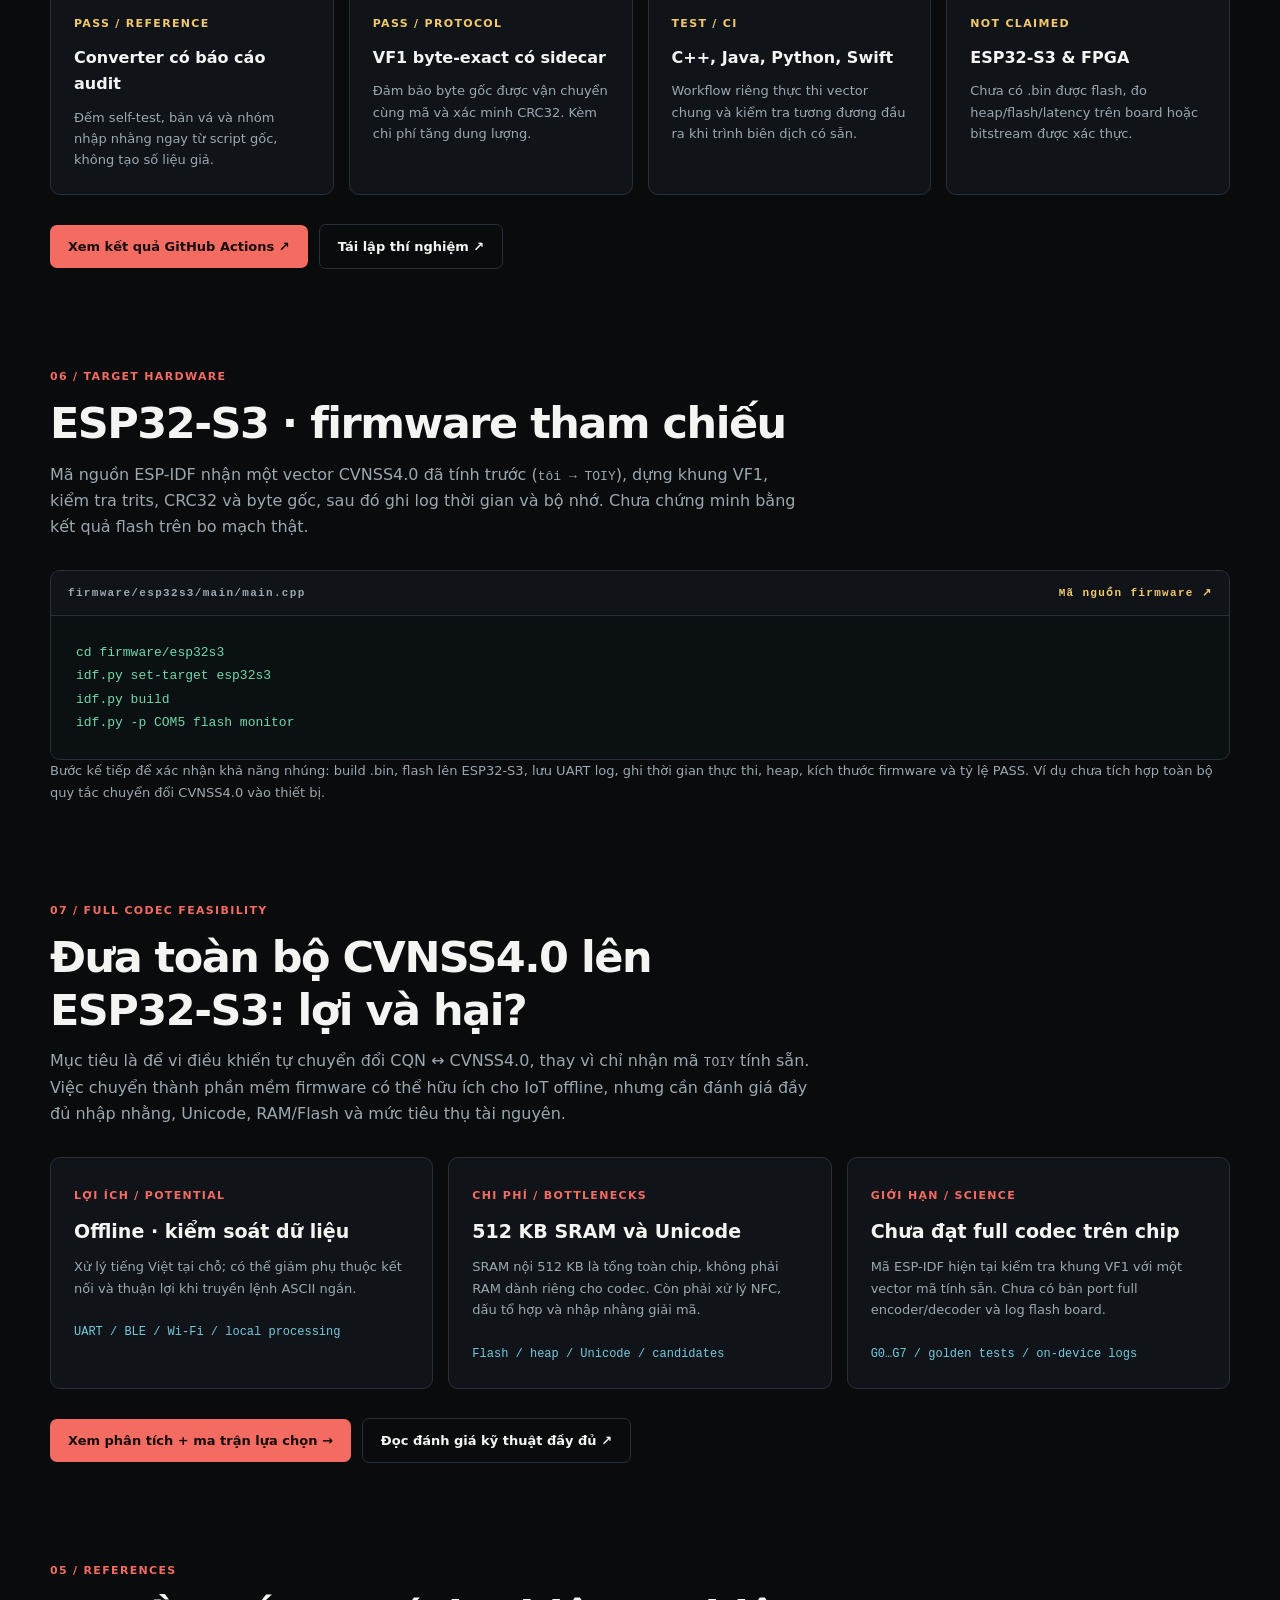
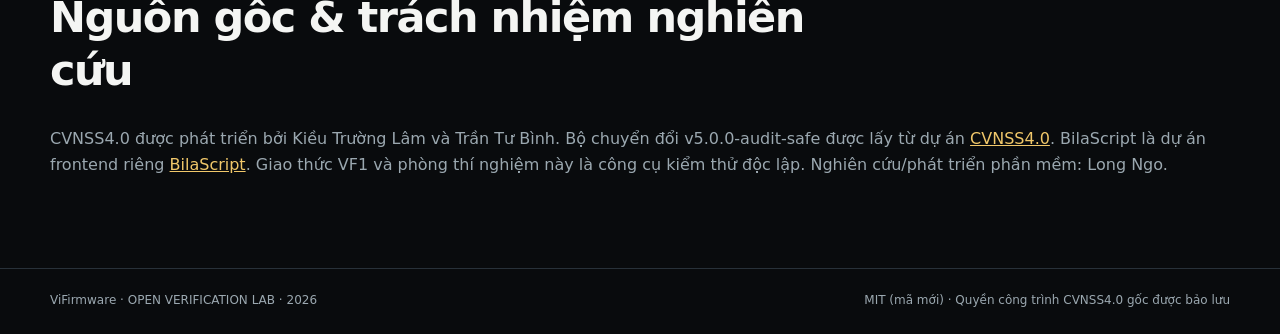
==== commit d903f5c4: "Add ESP32-S3 full codec feasibility assessment, interactive tradeoffs, golden vectors and CI checks" ====
--- a/docs/index.html
+++ b/docs/index.html
@@ -15,7 +15,7 @@
 <a class="skip" href="#lab">Chuyển đến phòng thí nghiệm</a>
 <header class="bar"><div class="wrap top">
 <a href="#home" class="brand"><span class="brand-icon">VF<span>.</span></span><span>ViFirmware<small>CVNSS4.0 / EMBEDDED LAB</small></span></a>
-<nav aria-label="Điều hướng"><a href="#architecture">Kiến trúc</a><a href="#lab">Thử nghiệm</a><a href="#languages">4 ngôn ngữ</a><a href="#science">Kiểm chứng</a></nav>
+<nav aria-label="Điều hướng"><a href="#architecture">Kiến trúc</a><a href="#lab">Thử nghiệm</a><a href="#languages">4 ngôn ngữ</a><a href="#science">Kiểm chứng</a><a href="#evaluation">ESP32-S3 · Ưu/nhược</a></nav>
 <a class="gh" href="https://github.com/xulytiengviet/vifirmware" rel="noopener noreferrer" target="_blank">GitHub ↗</a>
 </div></header>
 <main id="home">
@@ -24,7 +24,7 @@
 <div class="eyebrow"><span class="led"></span> OPEN RESEARCH · VERSIONED · OFFLINE-FIRST</div>
 <h1>Từ <em>chữ Việt</em> đến<br><strong>phần mềm nhúng<span class="caret">_</span></strong></h1>
 <p class="lead">Đặc tả hình thức CVNSS4.0, xác minh tính đúng đắn và xây dựng giao thức truyền dữ liệu thử nghiệm cho <b>ESP32-S3</b>. BilaScript làm lớp diễn đạt; C++, Java, Python, Swift kiểm tra tính tương thích truyền tải.</p>
-<div class="actions"><a class="cta" href="#lab">Chạy kiểm chứng trực tiếp →</a><a class="ghost" href="https://github.com/xulytiengviet/vifirmware/blob/main/spec/VF1.md">Đọc đặc tả VF1 ↗</a></div>
+<div class="actions"><a class="cta" href="#lab">Chạy kiểm chứng trực tiếp →</a><a class="ghost" href="./embedded.html">Đánh giá full codec ESP32-S3 ↗</a><a class="ghost" href="https://github.com/xulytiengviet/vifirmware/blob/main/spec/VF1.md">Đọc đặc tả VF1 ↗</a></div>
 <div class="warning"><b>RESEARCH NOTICE</b> Đây là nguyên mẫu phần mềm và demo trình duyệt. Chưa có kết quả flash firmware lên ESP32-S3, bitstream FPGA, ISA tam phân vật lý hay chứng minh CVNSS4.0 tự giải mã 100% trong mọi trường hợp.</div>
 </div>
 <div class="monitor" aria-label="Sơ đồ đường ống dữ liệu">
@@ -103,6 +103,17 @@
 idf.py -p COM5 flash monitor</pre></div>
 <p class="languages-note">Bước kế tiếp để xác nhận khả năng nhúng: build .bin, flash lên ESP32-S3, lưu UART log, ghi thời gian thực thi, heap, kích thước firmware và tỷ lệ PASS. Ví dụ chưa tích hợp toàn bộ quy tắc chuyển đổi CVNSS4.0 vào thiết bị.</p>
 </section>
+<section class="wrap section" id="evaluation">
+<div class="section-top"><span class="kicker">07 / FULL CODEC FEASIBILITY</span>
+<h2>Đưa toàn bộ CVNSS4.0 lên ESP32-S3: lợi và hại?</h2>
+<p>Mục tiêu là để vi điều khiển tự chuyển đổi CQN ↔ CVNSS4.0, thay vì chỉ nhận mã <code>TOIY</code> tính sẵn. Việc chuyển thành phần mềm firmware có thể hữu ích cho IoT offline, nhưng cần đánh giá đầy đủ nhập nhằng, Unicode, RAM/Flash và mức tiêu thụ tài nguyên.</p></div>
+<div class="three">
+<article><span class="num">LỢI ÍCH / POTENTIAL</span><h3>Offline · kiểm soát dữ liệu</h3><p>Xử lý tiếng Việt tại chỗ; có thể giảm phụ thuộc kết nối và thuận lợi khi truyền lệnh ASCII ngắn.</p><code>UART / BLE / Wi-Fi / local processing</code></article>
+<article><span class="num">CHI PHÍ / BOTTLENECKS</span><h3>512 KB SRAM và Unicode</h3><p>SRAM nội 512 KB là tổng toàn chip, không phải RAM dành riêng cho codec. Còn phải xử lý NFC, dấu tổ hợp và nhập nhằng giải mã.</p><code>Flash / heap / Unicode / candidates</code></article>
+<article><span class="num">GIỚI HẠN / SCIENCE</span><h3>Chưa đạt full codec trên chip</h3><p>Mã ESP-IDF hiện tại kiểm tra khung VF1 với một vector mã tính sẵn. Chưa có bản port full encoder/decoder và log flash board.</p><code>G0…G7 / golden tests / on-device logs</code></article>
+</div>
+<div class="actions"><a class="cta" href="./embedded.html">Xem phân tích + ma trận lựa chọn →</a><a class="ghost" href="./FULL_CODEC_ESP32S3.md">Đọc đánh giá kỹ thuật đầy đủ ↗</a></div>
+</section>
 <section class="wrap section" id="references">
 <div class="section-top"><span class="kicker">05 / REFERENCES</span><h2>Nguồn gốc & trách nhiệm nghiên cứu</h2></div>
 <p>CVNSS4.0 được phát triển bởi Kiều Trường Lâm và Trần Tư Bình. Bộ chuyển đổi v5.0.0-audit-safe được lấy từ dự án <a href="https://github.com/xulytiengviet/CVNSS4.0">CVNSS4.0</a>. BilaScript là dự án frontend riêng <a href="https://github.com/xulytiengviet/bilascript">BilaScript</a>. Giao thức VF1 và phòng thí nghiệm này là công cụ kiểm thử độc lập. Nghiên cứu/phát triển phần mềm: Long Ngo.</p>
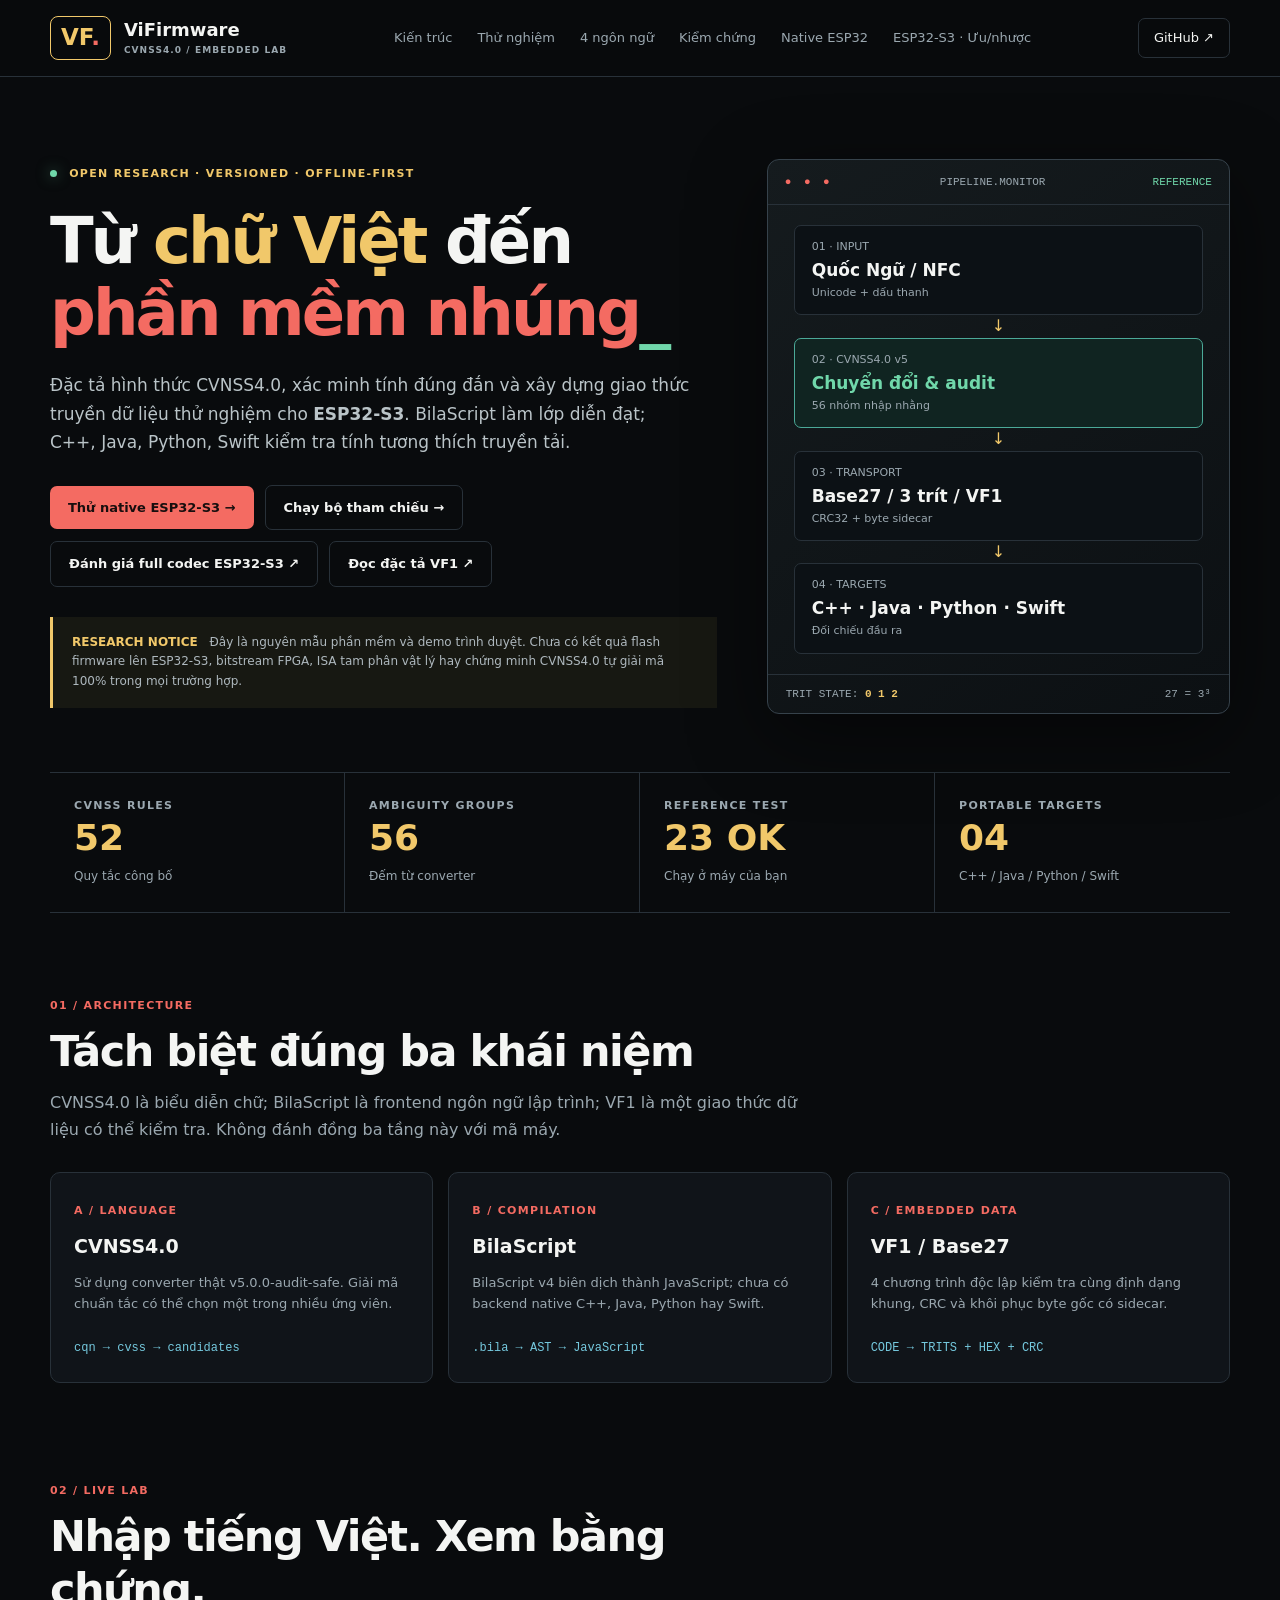
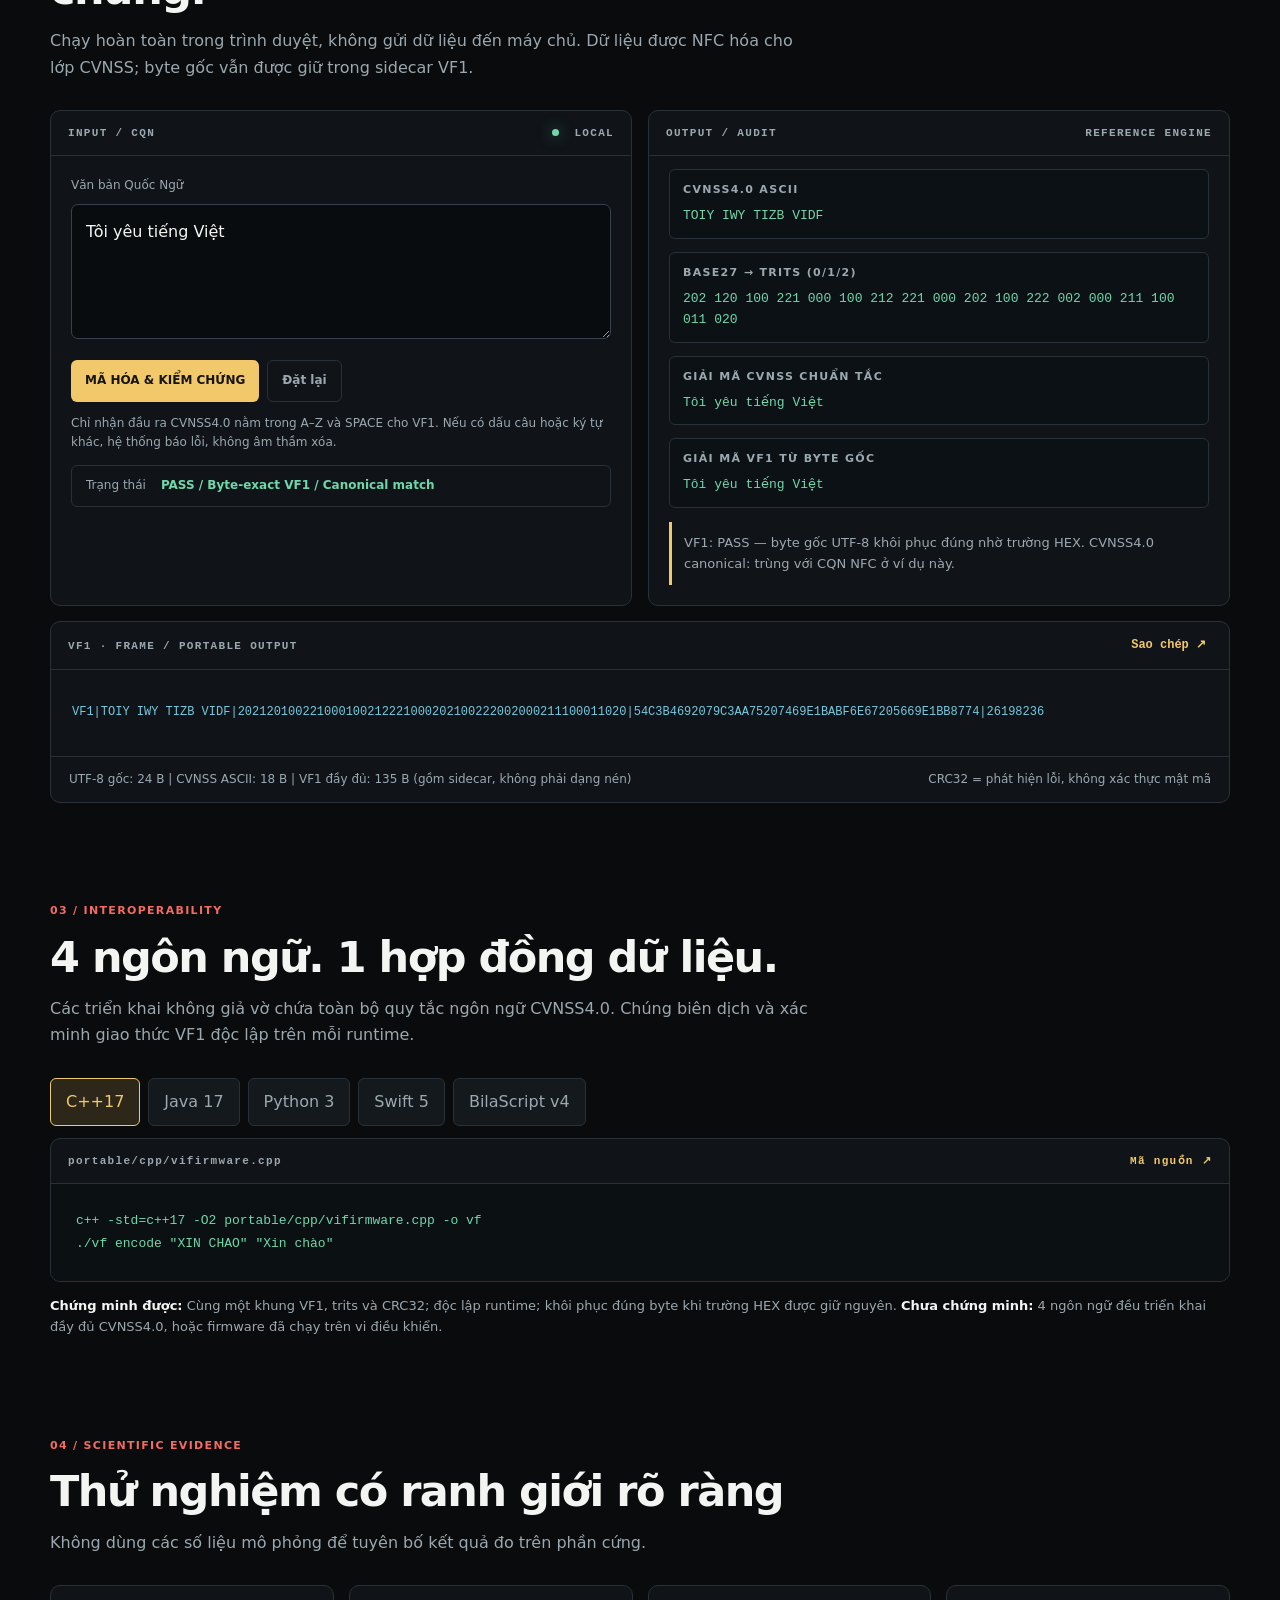
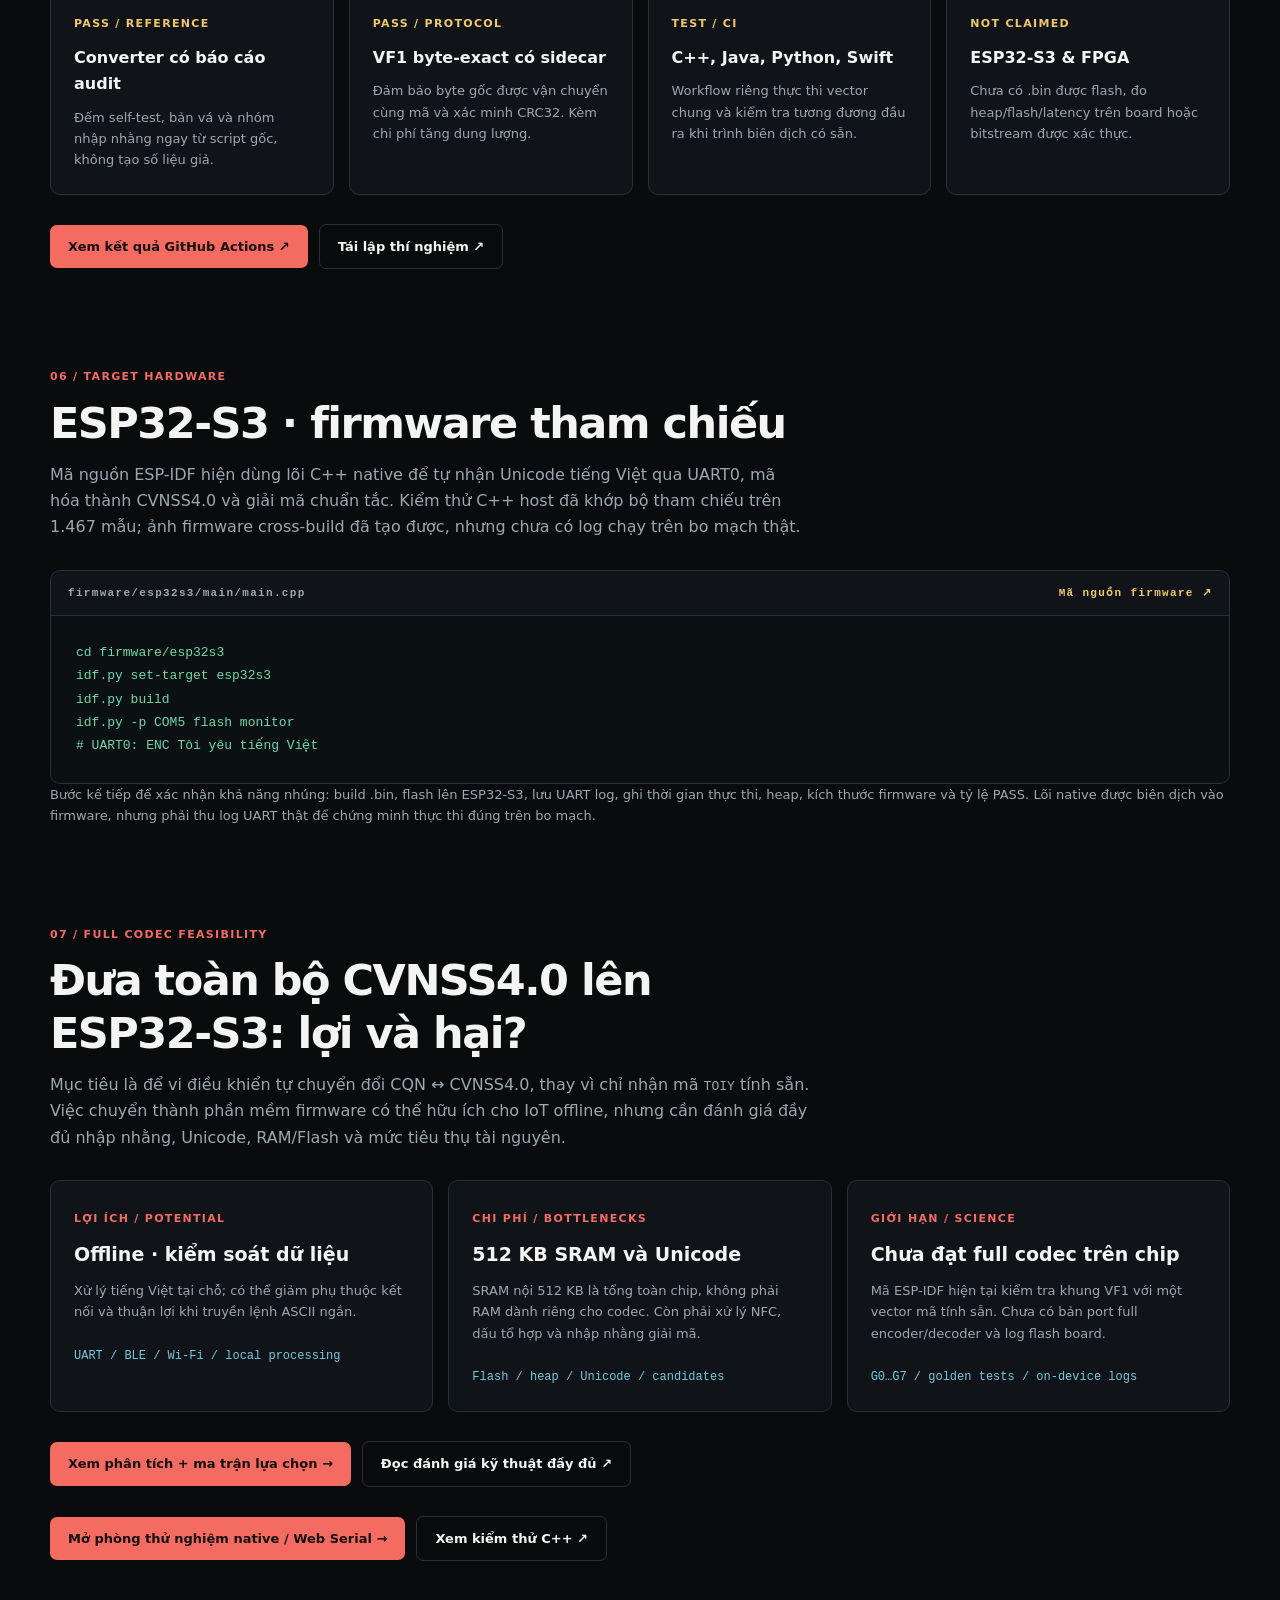
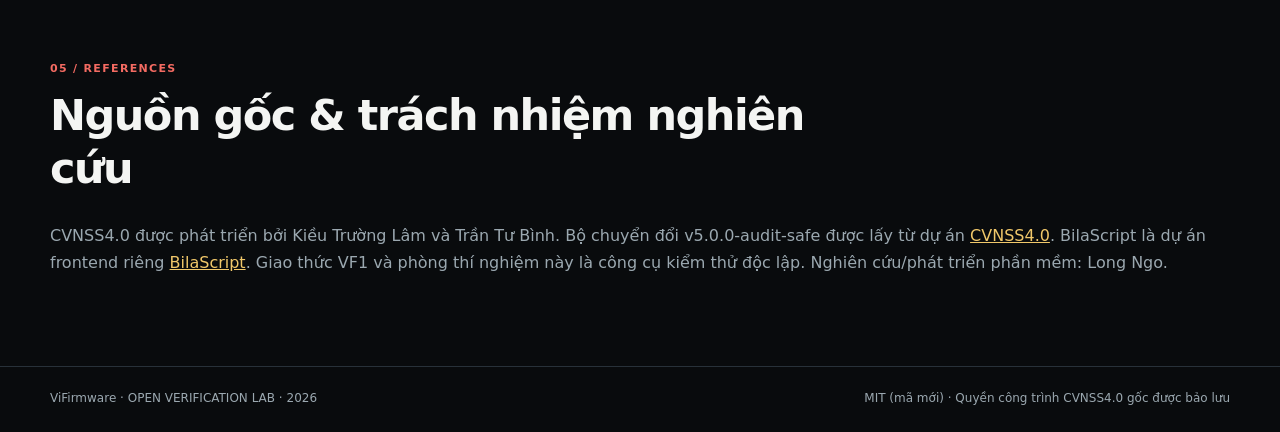
==== commit dd7a1ff4: "Feature real native Unicode ESP32-S3 pre-feasibility simulator on ViFirmware homepage" ====
--- a/docs/index.html
+++ b/docs/index.html
@@ -15,7 +15,7 @@
 <a class="skip" href="#lab">Chuyển đến phòng thí nghiệm</a>
 <header class="bar"><div class="wrap top">
 <a href="#home" class="brand"><span class="brand-icon">VF<span>.</span></span><span>ViFirmware<small>CVNSS4.0 / EMBEDDED LAB</small></span></a>
-<nav aria-label="Điều hướng"><a href="#architecture">Kiến trúc</a><a href="#lab">Thử nghiệm</a><a href="#languages">4 ngôn ngữ</a><a href="#science">Kiểm chứng</a><a href="#evaluation">ESP32-S3 · Ưu/nhược</a></nav>
+<nav aria-label="Điều hướng"><a href="#architecture">Kiến trúc</a><a href="#lab">Thử nghiệm</a><a href="#languages">4 ngôn ngữ</a><a href="#science">Kiểm chứng</a><a href="./native-lab.html">Native ESP32</a><a href="#evaluation">ESP32-S3 · Ưu/nhược</a></nav>
 <a class="gh" href="https://github.com/xulytiengviet/vifirmware" rel="noopener noreferrer" target="_blank">GitHub ↗</a>
 </div></header>
 <main id="home">
@@ -24,7 +24,7 @@
 <div class="eyebrow"><span class="led"></span> OPEN RESEARCH · VERSIONED · OFFLINE-FIRST</div>
 <h1>Từ <em>chữ Việt</em> đến<br><strong>phần mềm nhúng<span class="caret">_</span></strong></h1>
 <p class="lead">Đặc tả hình thức CVNSS4.0, xác minh tính đúng đắn và xây dựng giao thức truyền dữ liệu thử nghiệm cho <b>ESP32-S3</b>. BilaScript làm lớp diễn đạt; C++, Java, Python, Swift kiểm tra tính tương thích truyền tải.</p>
-<div class="actions"><a class="cta" href="#lab">Chạy kiểm chứng trực tiếp →</a><a class="ghost" href="./embedded.html">Đánh giá full codec ESP32-S3 ↗</a><a class="ghost" href="https://github.com/xulytiengviet/vifirmware/blob/main/spec/VF1.md">Đọc đặc tả VF1 ↗</a></div>
+<div class="actions"><a class="cta" href="./native-lab.html">Thử native ESP32-S3 →</a><a class="ghost" href="#lab">Chạy bộ tham chiếu →</a><a class="ghost" href="./embedded.html">Đánh giá full codec ESP32-S3 ↗</a><a class="ghost" href="https://github.com/xulytiengviet/vifirmware/blob/main/spec/VF1.md">Đọc đặc tả VF1 ↗</a></div>
 <div class="warning"><b>RESEARCH NOTICE</b> Đây là nguyên mẫu phần mềm và demo trình duyệt. Chưa có kết quả flash firmware lên ESP32-S3, bitstream FPGA, ISA tam phân vật lý hay chứng minh CVNSS4.0 tự giải mã 100% trong mọi trường hợp.</div>
 </div>
 <div class="monitor" aria-label="Sơ đồ đường ống dữ liệu">
@@ -94,14 +94,15 @@
 </section>
 <section class="wrap section" id="firmware">
 <div class="section-top"><span class="kicker">06 / TARGET HARDWARE</span><h2>ESP32-S3 · firmware tham chiếu</h2>
-<p>Mã nguồn ESP-IDF nhận một vector CVNSS4.0 đã tính trước (<code>tôi → TOIY</code>), dựng khung VF1, kiểm tra trits, CRC32 và byte gốc, sau đó ghi log thời gian và bộ nhớ. Chưa chứng minh bằng kết quả flash trên bo mạch thật.</p></div>
+<p>Mã nguồn ESP-IDF hiện dùng lõi C++ native để tự nhận Unicode tiếng Việt qua UART0, mã hóa thành CVNSS4.0 và giải mã chuẩn tắc. Kiểm thử C++ host đã khớp bộ tham chiếu trên 1.467 mẫu; ảnh firmware cross-build đã tạo được, nhưng chưa có log chạy trên bo mạch thật.</p></div>
 <div class="code-card">
 <div class="panel-title"><span>firmware/esp32s3/main/main.cpp</span><a href="https://github.com/xulytiengviet/vifirmware/tree/main/firmware/esp32s3" target="_blank" rel="noopener noreferrer">Mã nguồn firmware ↗</a></div>
 <pre>cd firmware/esp32s3
 idf.py set-target esp32s3
 idf.py build
-idf.py -p COM5 flash monitor</pre></div>
-<p class="languages-note">Bước kế tiếp để xác nhận khả năng nhúng: build .bin, flash lên ESP32-S3, lưu UART log, ghi thời gian thực thi, heap, kích thước firmware và tỷ lệ PASS. Ví dụ chưa tích hợp toàn bộ quy tắc chuyển đổi CVNSS4.0 vào thiết bị.</p>
+idf.py -p COM5 flash monitor
+# UART0: ENC Tôi yêu tiếng Việt</pre></div>
+<p class="languages-note">Bước kế tiếp để xác nhận khả năng nhúng: build .bin, flash lên ESP32-S3, lưu UART log, ghi thời gian thực thi, heap, kích thước firmware và tỷ lệ PASS. Lõi native được biên dịch vào firmware, nhưng phải thu log UART thật để chứng minh thực thi đúng trên bo mạch.</p>
 </section>
 <section class="wrap section" id="evaluation">
 <div class="section-top"><span class="kicker">07 / FULL CODEC FEASIBILITY</span>
@@ -113,7 +114,7 @@
 <article><span class="num">GIỚI HẠN / SCIENCE</span><h3>Chưa đạt full codec trên chip</h3><p>Mã ESP-IDF hiện tại kiểm tra khung VF1 với một vector mã tính sẵn. Chưa có bản port full encoder/decoder và log flash board.</p><code>G0…G7 / golden tests / on-device logs</code></article>
 </div>
 <div class="actions"><a class="cta" href="./embedded.html">Xem phân tích + ma trận lựa chọn →</a><a class="ghost" href="./FULL_CODEC_ESP32S3.md">Đọc đánh giá kỹ thuật đầy đủ ↗</a></div>
-</section>
+<div class="actions"><a class="cta" href="./native-lab.html">Mở phòng thử nghiệm native / Web Serial →</a><a class="ghost" href="https://github.com/xulytiengviet/vifirmware/actions/workflows/native.yml">Xem kiểm thử C++ ↗</a></div></section>
 <section class="wrap section" id="references">
 <div class="section-top"><span class="kicker">05 / REFERENCES</span><h2>Nguồn gốc & trách nhiệm nghiên cứu</h2></div>
 <p>CVNSS4.0 được phát triển bởi Kiều Trường Lâm và Trần Tư Bình. Bộ chuyển đổi v5.0.0-audit-safe được lấy từ dự án <a href="https://github.com/xulytiengviet/CVNSS4.0">CVNSS4.0</a>. BilaScript là dự án frontend riêng <a href="https://github.com/xulytiengviet/bilascript">BilaScript</a>. Giao thức VF1 và phòng thí nghiệm này là công cụ kiểm thử độc lập. Nghiên cứu/phát triển phần mềm: Long Ngo.</p>
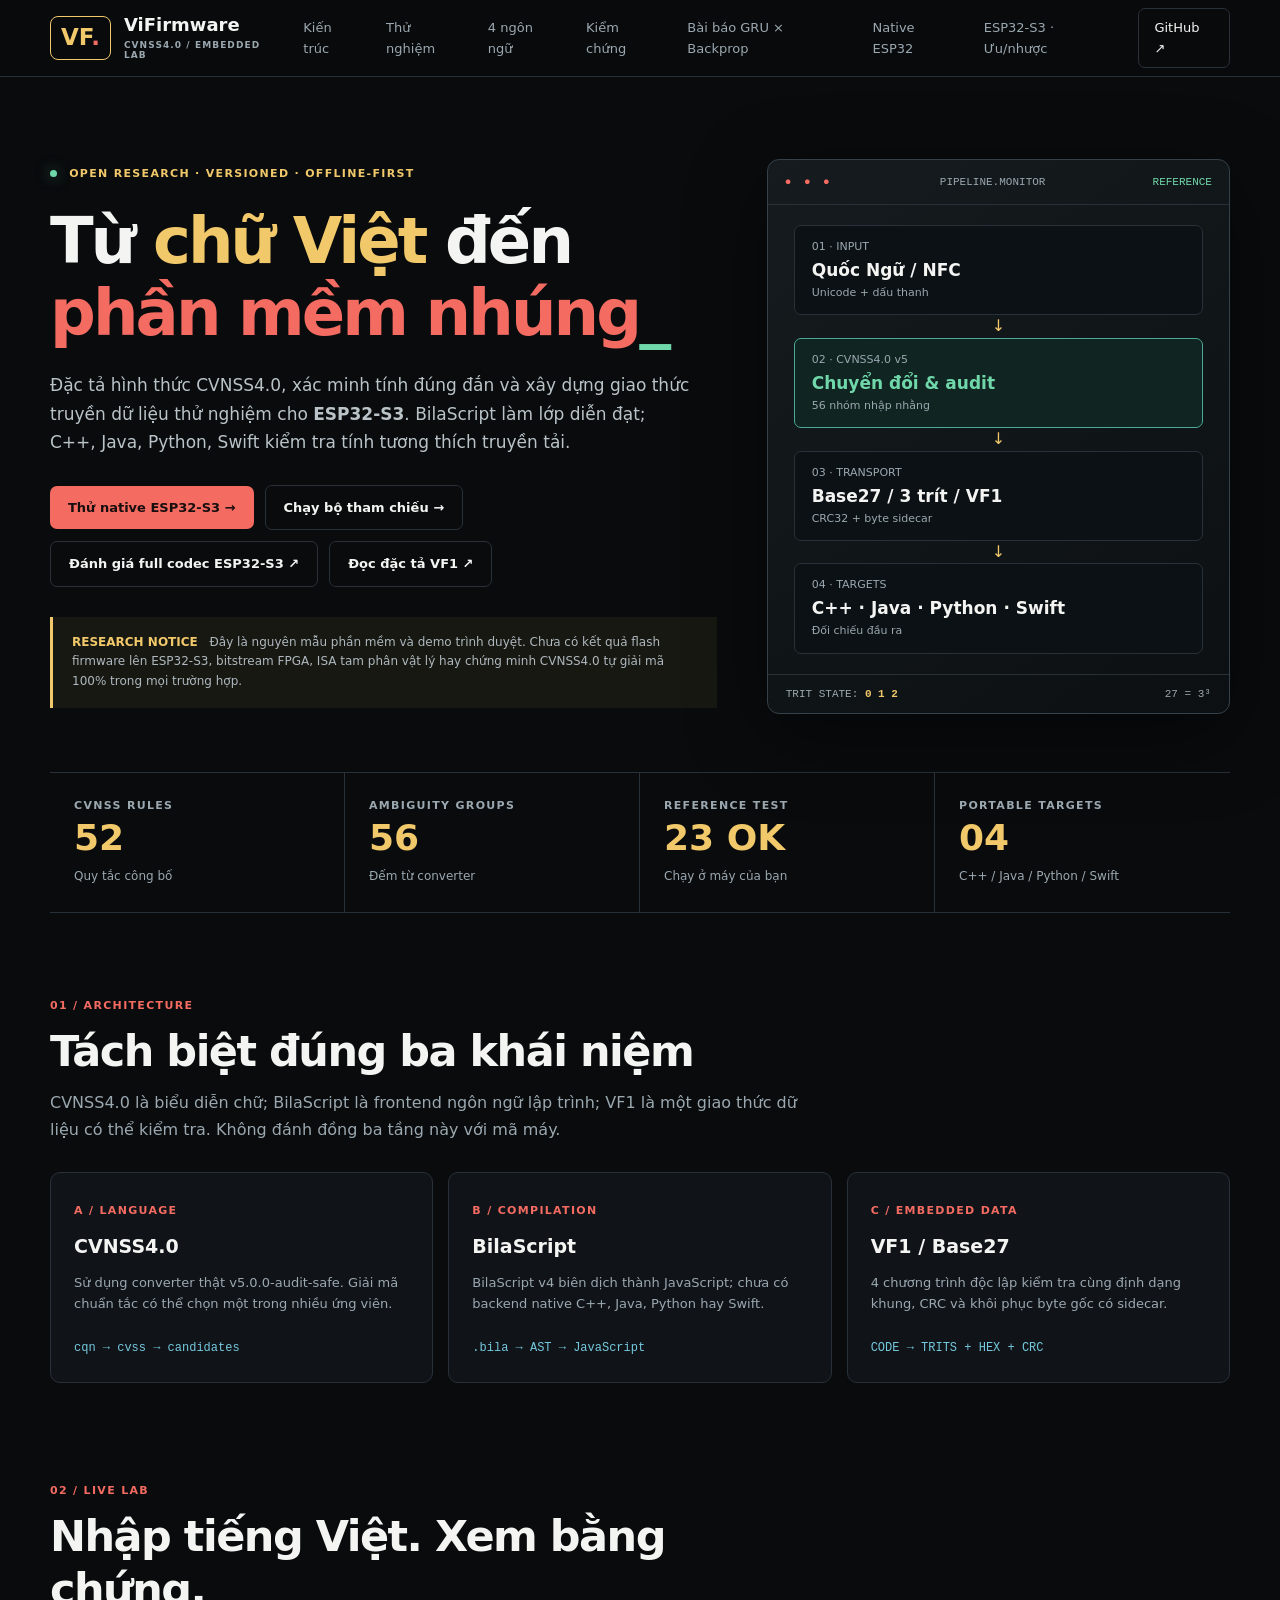
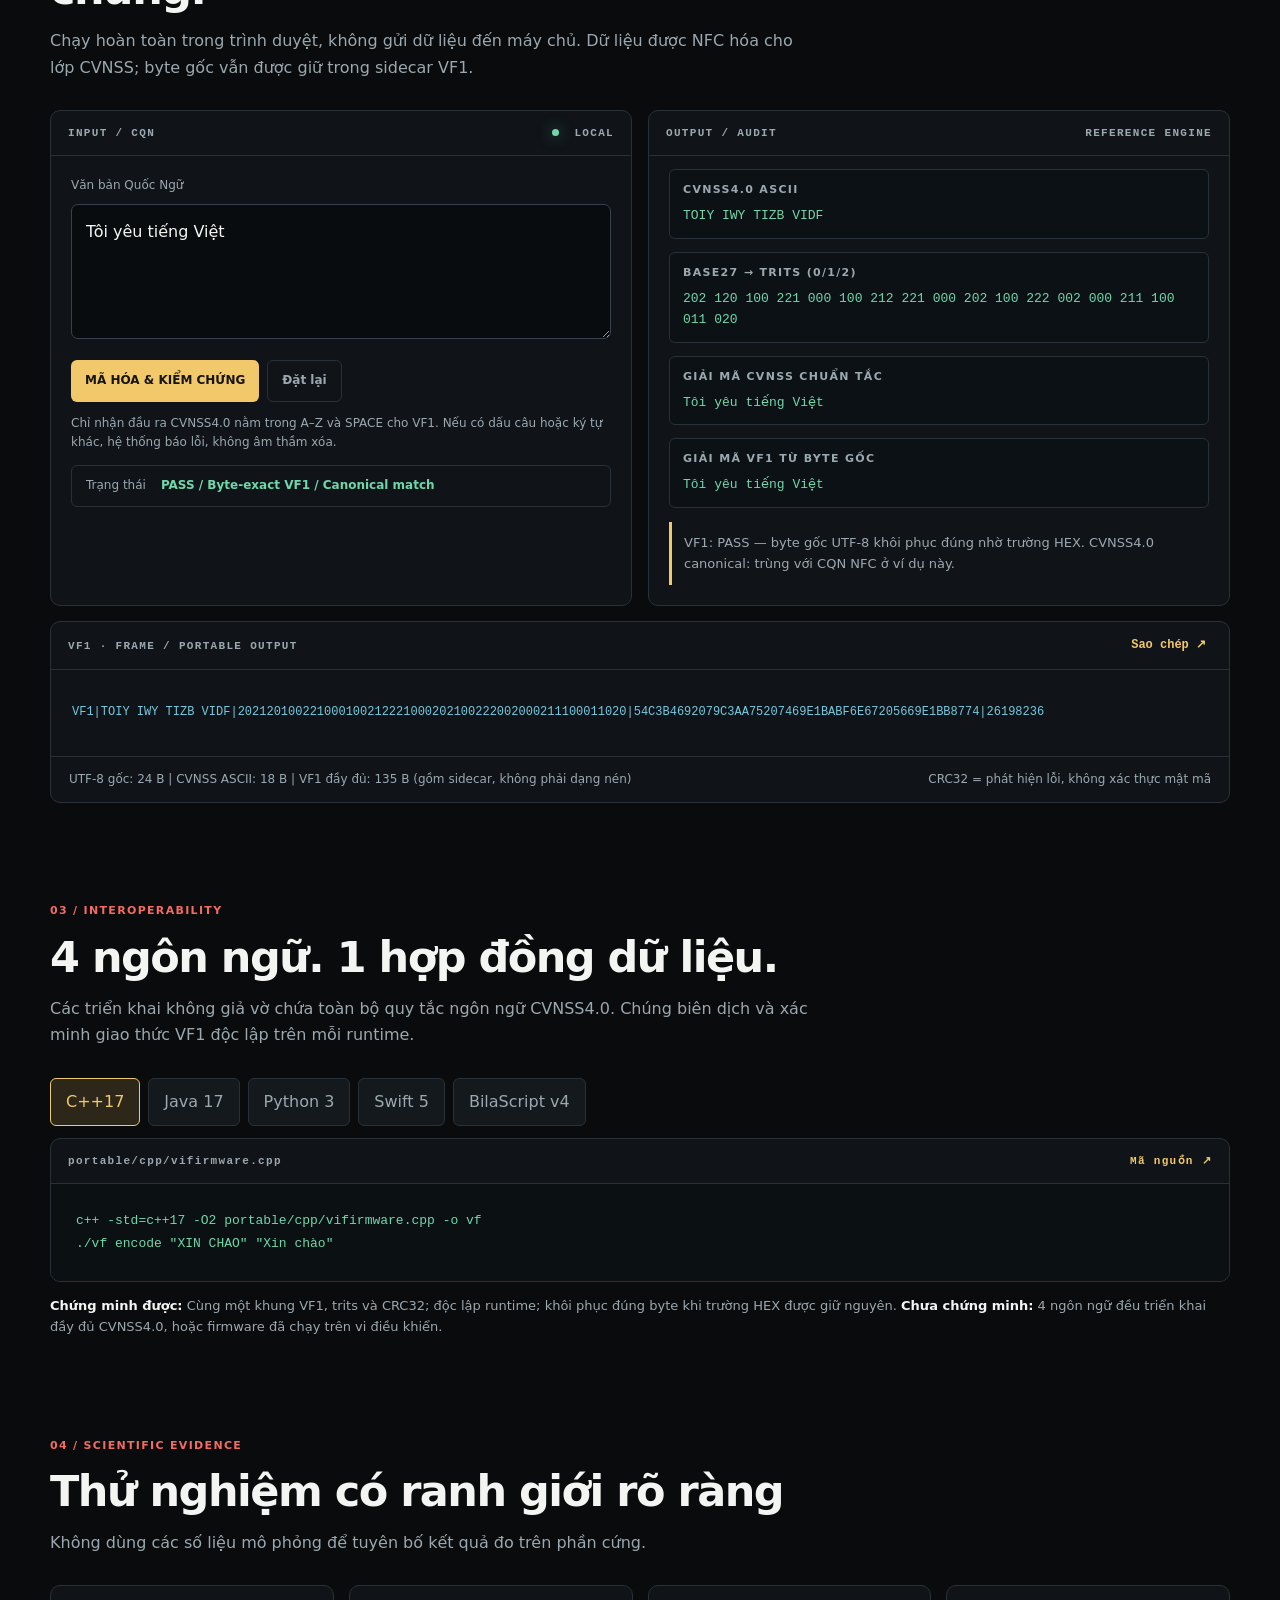
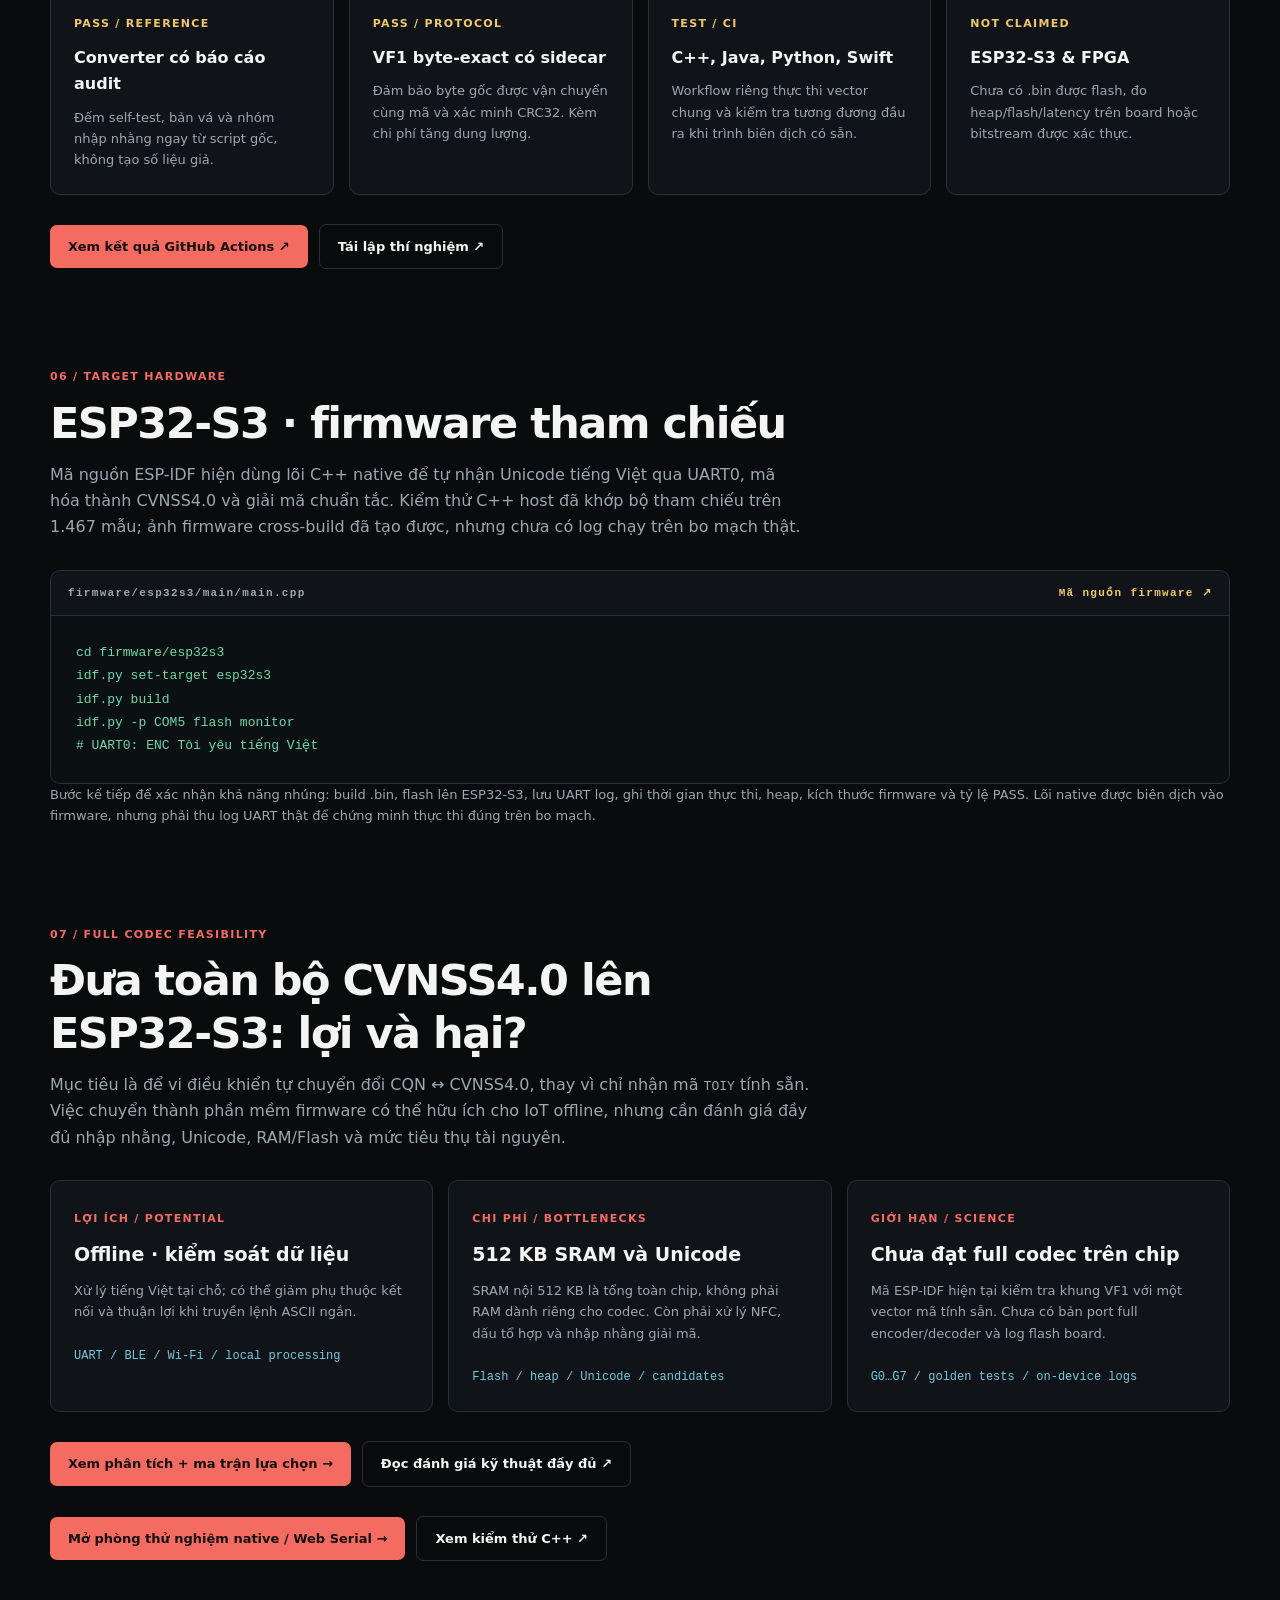
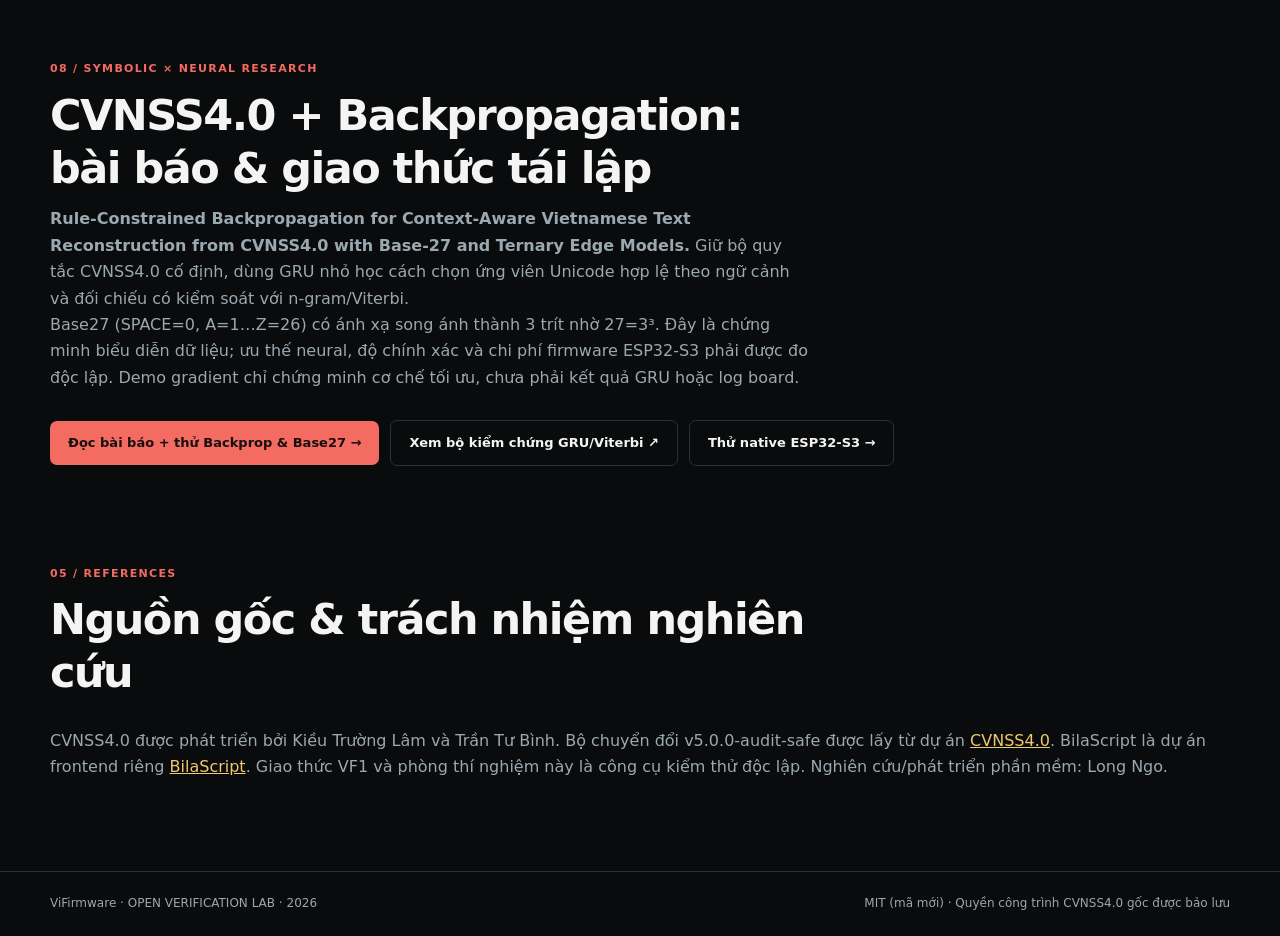
==== commit 289aba80: "docs: surface CVNSS4.0 GRU backprop research from home page" ====
--- a/docs/index.html
+++ b/docs/index.html
@@ -15,7 +15,7 @@
 <a class="skip" href="#lab">Chuyển đến phòng thí nghiệm</a>
 <header class="bar"><div class="wrap top">
 <a href="#home" class="brand"><span class="brand-icon">VF<span>.</span></span><span>ViFirmware<small>CVNSS4.0 / EMBEDDED LAB</small></span></a>
-<nav aria-label="Điều hướng"><a href="#architecture">Kiến trúc</a><a href="#lab">Thử nghiệm</a><a href="#languages">4 ngôn ngữ</a><a href="#science">Kiểm chứng</a><a href="./native-lab.html">Native ESP32</a><a href="#evaluation">ESP32-S3 · Ưu/nhược</a></nav>
+<nav aria-label="Điều hướng"><a href="#architecture">Kiến trúc</a><a href="#lab">Thử nghiệm</a><a href="#languages">4 ngôn ngữ</a><a href="#science">Kiểm chứng</a><a href="./backprop-paper.html">Bài báo GRU × Backprop</a><a href="./native-lab.html">Native ESP32</a><a href="#evaluation">ESP32-S3 · Ưu/nhược</a></nav>
 <a class="gh" href="https://github.com/xulytiengviet/vifirmware" rel="noopener noreferrer" target="_blank">GitHub ↗</a>
 </div></header>
 <main id="home">
@@ -115,6 +115,12 @@
 </div>
 <div class="actions"><a class="cta" href="./embedded.html">Xem phân tích + ma trận lựa chọn →</a><a class="ghost" href="./FULL_CODEC_ESP32S3.md">Đọc đánh giá kỹ thuật đầy đủ ↗</a></div>
 <div class="actions"><a class="cta" href="./native-lab.html">Mở phòng thử nghiệm native / Web Serial →</a><a class="ghost" href="https://github.com/xulytiengviet/vifirmware/actions/workflows/native.yml">Xem kiểm thử C++ ↗</a></div></section>
+<section class="wrap section" id="backprop-research">
+<div class="section-top"><span class="kicker">08 / SYMBOLIC × NEURAL RESEARCH</span><h2>CVNSS4.0 + Backpropagation: bài báo &amp; giao thức tái lập</h2>
+<p><strong>Rule-Constrained Backpropagation for Context-Aware Vietnamese Text Reconstruction from CVNSS4.0 with Base-27 and Ternary Edge Models.</strong> Giữ bộ quy tắc CVNSS4.0 cố định, dùng GRU nhỏ học cách chọn ứng viên Unicode hợp lệ theo ngữ cảnh và đối chiếu có kiểm soát với n-gram/Viterbi.</p>
+<p>Base27 (SPACE=0, A=1…Z=26) có ánh xạ song ánh thành 3 trít nhờ 27=3³. Đây là chứng minh biểu diễn dữ liệu; ưu thế neural, độ chính xác và chi phí firmware ESP32-S3 phải được đo độc lập. Demo gradient chỉ chứng minh cơ chế tối ưu, chưa phải kết quả GRU hoặc log board.</p></div>
+<div class="actions"><a class="cta" href="./backprop-paper.html">Đọc bài báo + thử Backprop &amp; Base27 →</a><a class="ghost" href="https://github.com/xulytiengviet/vifirmware/tree/main/research/backprop">Xem bộ kiểm chứng GRU/Viterbi ↗</a><a class="ghost" href="./native-lab.html">Thử native ESP32-S3 →</a></div>
+</section>
 <section class="wrap section" id="references">
 <div class="section-top"><span class="kicker">05 / REFERENCES</span><h2>Nguồn gốc & trách nhiệm nghiên cứu</h2></div>
 <p>CVNSS4.0 được phát triển bởi Kiều Trường Lâm và Trần Tư Bình. Bộ chuyển đổi v5.0.0-audit-safe được lấy từ dự án <a href="https://github.com/xulytiengviet/CVNSS4.0">CVNSS4.0</a>. BilaScript là dự án frontend riêng <a href="https://github.com/xulytiengviet/bilascript">BilaScript</a>. Giao thức VF1 và phòng thí nghiệm này là công cụ kiểm thử độc lập. Nghiên cứu/phát triển phần mềm: Long Ngo.</p>
